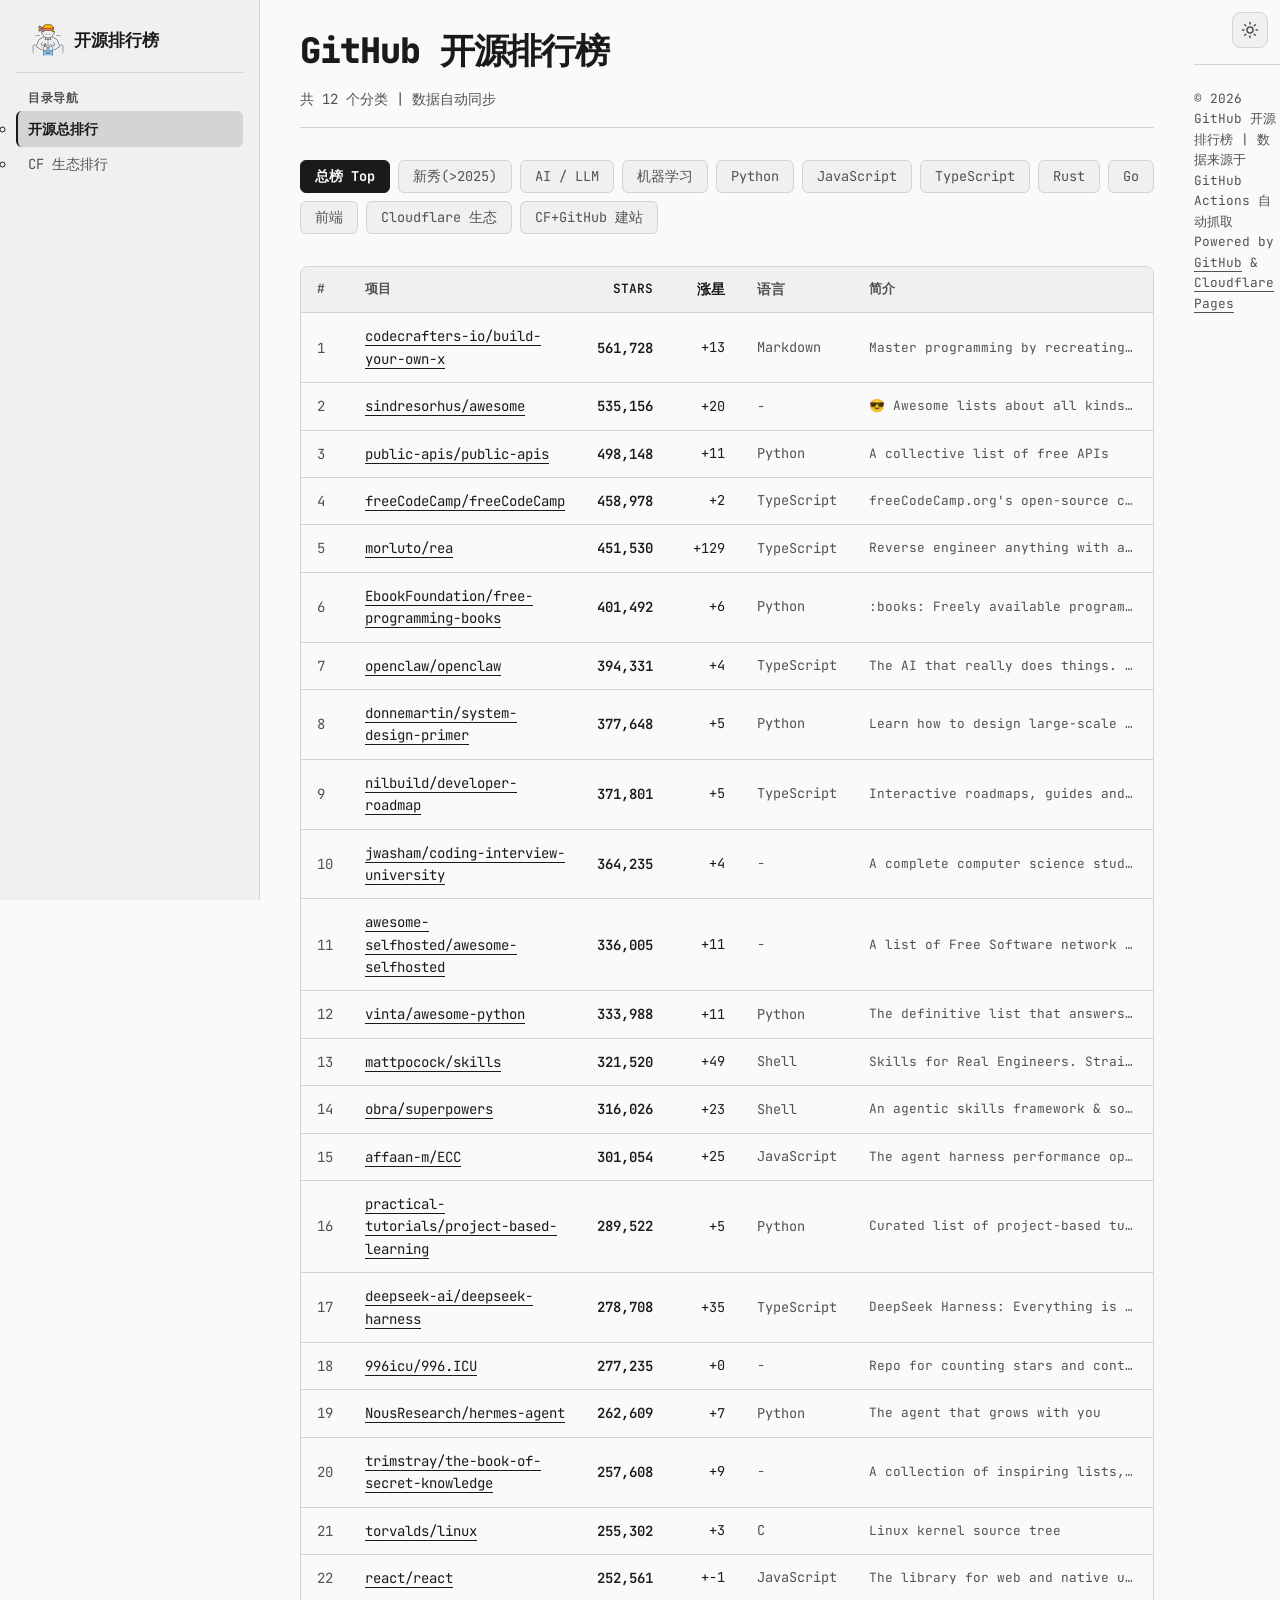
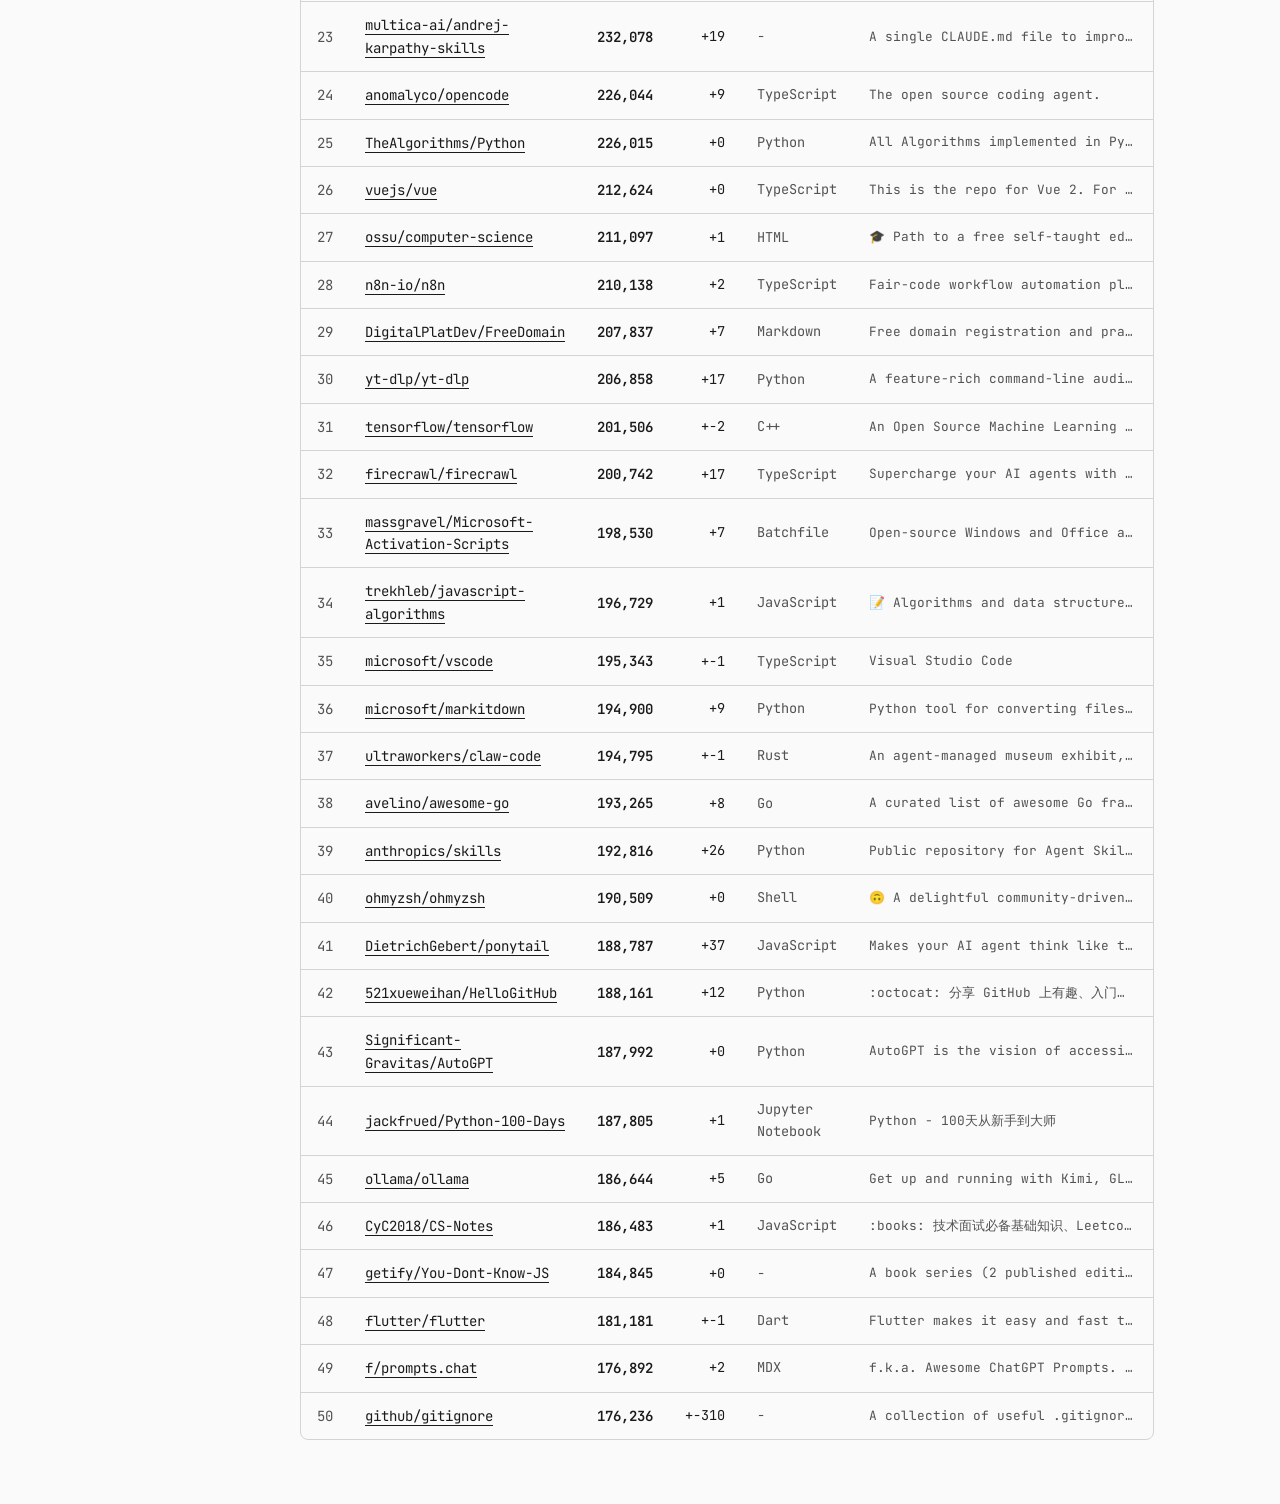
==== index.html @ e54c661f "Update index.html" ====
<!DOCTYPE html>
<html lang="zh-CN">
<head>
  <meta charset="utf-8">
  <meta name="viewport" content="width=device-width, initial-scale=1">
  <title>GitHub 开源排行榜</title>
  <link href="https://fonts.googleapis.com/css2?family=JetBrains+Mono:wght@400;600;700&display=swap" rel="stylesheet">
  <link rel="stylesheet" href="assets/style.css">
  
  <link rel="icon" href="assets/logo.png" type="image/png">
  <link rel="apple-touch-icon" href="assets/logo.png">
</head>
<body>

  <!-- 移动端左上角菜单按钮 -->
  <button class='nav-toggle' type='button' aria-label='Toggle navigation' aria-expanded='false'>
    <svg xmlns='http://www.w3.org/2000/svg' width='18' height='18' viewBox='0 0 24 24' fill='none' stroke='currentColor' stroke-width='2' stroke-linecap='round' stroke-linejoin='round'><path d='M4 12h16'/><path d='M4 6h16'/><path d='M4 18h16'/></svg>
  </button>
  
  <div class='nav-backdrop'></div>

  <!-- 右上角主题按钮 -->
  <button class="theme-toggle" type="button" aria-label="Toggle theme">
    <svg class="icon-sun" xmlns="http://www.w3.org/2000/svg" width="18" height="18" viewBox="0 0 24 24" fill="none" stroke="currentColor" stroke-width="2" stroke-linecap="round" stroke-linejoin="round"><circle cx="12" cy="12" r="4"/><path d="M12 2v2"/><path d="M12 20v2"/><path d="m4.93 4.93 1.41 1.41"/><path d="m17.66 17.66 1.41 1.41"/><path d="M2 12h2"/><path d="M20 12h2"/><path d="m6.34 17.66-1.41 1.41"/><path d="m19.07 4.93-1.41 1.41"/></svg>
    <svg class="icon-moon" xmlns="http://www.w3.org/2000/svg" width="18" height="18" viewBox="0 0 24 24" fill="none" stroke="currentColor" stroke-width="2" stroke-linecap="round" stroke-linejoin="round"><path d="M12 3a6 6 0 0 0 9 9 9 9 0 1 1-9-9Z"/></svg>
  </button>

  <!-- 布局区 -->
  <div class="layout">
    <!-- 侧边栏导航 -->
    <nav class="nav" aria-label="Site navigation">
      <div class="nav-inner">
        <div class="nav-header">
          <img src="assets/logo.png" alt="Logo" class="nav-logo">
          <span class="nav-title">开源排行榜</span>
        </div>
        
        <ul class="nav-list">
          <li class="nav-section">
            <span class="nav-section-title">目录导航</span>
            <ul>
              <li><a href="#" class="active">开源总排行</a></li>
              <li><a href="#">CF 生态排行</a></li>
            </ul>
          </li>
        </ul>
      </div>
    </nav>

    <!-- 右侧主内容区 -->
    <main class="main">
      <h1 class="page-title">GitHub 开源排行榜</h1>
      <div class="page-meta" id="update-time">正在获取数据...</div>

      <div class="tabs" id="tabs"></div>

      <div class="table-wrapper">
        <table>
          <thead>
            <tr>
              <th class="col-rank">#</th>
              <th>项目</th>
              <th class="col-stars">Stars</th>
              <th class="col-growth">涨星</th>
              <th class="col-lang">语言</th>
              <th class="col-desc">简介</th>
            </tr>
          </thead>
          <tbody id="table-body">
            <tr><td colspan="6" class="loading">加载数据中...</td></tr>
          </tbody>
        </table>
      </div>
    </main>
  </div>

  <!-- 👇 页脚移到了最外层，100% 宽度横跨整个底部 -->
  <footer class="footer">
    <p>© 2026 GitHub 开源排行榜 | 数据来源于 GitHub Actions 自动抓取</p>
    <p>Powered by <a href="https://github.com" target="_blank">GitHub</a> & <a href="https://pages.cloudflare.com" target="_blank">Cloudflare Pages</a></p>
  </footer>

  <script src="assets/app.js"></script>
</body>
</html>
---- assets/style.css ----
:root {
  /* 等宽字体 */
  --font: 'JetBrains Mono', 'Fira Code', ui-monospace, monospace;
  --font-heading: var(--font);
  
  /* 极简黑白灰配色 (浅色模式) */
  --accent: #1a1a1a;
  --text: #1a1a1a;
  --text-muted: #525252;
  --bg: #fafafa;
  --bg-alt: #f0f0f0;
  --border: #d4d4d4;
  --code-bg: #f0f0f0;
  
  --nav-w: 260px;
  --content-max: 1000px;
  
  /* 动画起点 */
  --toggle-x: calc(100% - 30px);
  --toggle-y: 30px;
}

[data-theme="dark"] {
  /* 极简黑白灰配色 (深色模式) */
  --accent: #d4d4d4;
  --text: #d4d4d4;
  --text-muted: #71717a;
  --bg: #0a0a0a;
  --bg-alt: #18181b;
  --border: #27272a;
  --code-bg: #18181b;
}

@media (prefers-color-scheme: dark) {
  :root:not([data-theme]) {
    --accent: #d4d4d4;
    --text: #d4d4d4;
    --text-muted: #71717a;
    --bg: #0a0a0a;
    --bg-alt: #18181b;
    --border: #27272a;
    --code-bg: #18181b;
  }
}

* { box-sizing: border-box; margin: 0; padding: 0; }
body {
  font-family: var(--font);
  color: var(--text);
  background: var(--bg);
  line-height: 1.6;
  min-height: 100vh;
  display: flex;
}

/* 水波纹过渡动画 */
::view-transition-old(root) { animation: none; z-index: -1; }
::view-transition-new(root) { animation: theme-reveal 0.5s ease-out; }
@keyframes theme-reveal {
  from { clip-path: circle(0% at var(--toggle-x) var(--toggle-y)); }
  to { clip-path: circle(150% at var(--toggle-x) var(--toggle-y)); }
}

.layout { display: flex; width: 100%; }

/* ====== 左侧导航 ====== */
.nav {
  position: sticky; top: 0;
  width: var(--nav-w); height: 100vh;
  overflow-y: auto; flex-shrink: 0;
  border-right: 1px solid var(--border);
  background: var(--bg-alt);
  padding: 1.5rem 0; font-size: 0.875rem;
  transition: transform 0.3s ease;
  z-index: 900;
}
.nav-inner { padding: 0 1rem; }
.nav-list { list-style: none; }

.nav-header {
  display: flex; align-items: center; gap: 0.6rem;
  padding: 0 1rem 1rem; margin-bottom: 0.5rem;
  border-bottom: 1px solid var(--border);
  text-decoration: none; color: var(--text); font-weight: 700;
}
.nav-logo {
  width: 32px; height: 32px; object-fit: contain;
  border-radius: 6px;
}
.nav-title { font-size: 1.05rem; font-weight: 700; }

.nav-section-title {
  display: block; padding: 0.5rem 0.75rem 0.2rem;
  font-weight: 600; font-size: 0.75rem;
  text-transform: uppercase; letter-spacing: 0.05em;
  color: var(--text-muted);
}
.nav-list a {
  display: block; padding: 0.4rem 0.75rem;
  color: var(--text-muted); text-decoration: none;
  border-radius: 6px; transition: background 0.15s, color 0.15s;
}
.nav-list a:hover { color: var(--text); background: var(--border); }
.nav-list a.active {
  color: var(--text); background: var(--border); font-weight: 600;
  border-left: 2px solid var(--accent);
  padding-left: calc(0.75rem - 2px);
}

/* ====== 右侧主内容 ====== */
.main {
  flex: 1; min-width: 0;
  max-width: var(--content-max);
  margin: 0 auto; padding: 2rem 2.5rem;
}

.page-title {
  font-size: 2.2rem; font-weight: 800;
  letter-spacing: -0.03em; line-height: 1.1;
  margin-top: 0; margin-bottom: 0.5em;
}
.page-meta {
  color: var(--text-muted); font-size: 0.875rem;
  margin-bottom: 2rem; padding-bottom: 1rem;
  border-bottom: 1px solid var(--border);
}

.tabs { display: flex; flex-wrap: wrap; gap: 8px; margin-bottom: 2rem; }
.tab-btn {
  background: var(--bg-alt); border: 1px solid var(--border); color: var(--text-muted);
  padding: 6px 14px; border-radius: 6px; cursor: pointer; font-family: var(--font); font-size: 0.85rem;
  transition: all 0.15s;
}
.tab-btn:hover { color: var(--text); border-color: var(--text-muted); }
.tab-btn.active { 
  background: var(--accent); color: var(--bg); 
  border-color: var(--accent); font-weight: 700; 
}

.table-wrapper {
  overflow-x: auto; margin: 0 0 2rem 0;
  border: 1px solid var(--border); border-radius: 8px;
}
table { width: 100%; border-collapse: collapse; font-size: 0.875rem; text-align: left; }
th, td { padding: 0.75rem 1rem; border-bottom: 1px solid var(--border); }
th { font-weight: 600; background: var(--bg-alt); color: var(--text-muted); text-transform: uppercase; font-size: 0.8rem;}
tr:last-child td { border-bottom: none; }
tr:hover td { background: var(--bg-alt); }

.col-rank { color: var(--text-muted); width: 40px; }
.col-stars { text-align: right; color: var(--text); font-weight: 600; }
.col-growth { text-align: right; color: var(--text); font-size: 0.85rem; }
.col-lang { color: var(--text-muted); font-size: 0.85rem; }
.col-desc { color: var(--text-muted); font-size: 0.8rem; max-width: 300px; white-space: nowrap; overflow: hidden; text-overflow: ellipsis; }

a { color: inherit; text-decoration: underline; text-underline-offset: 4px; }
a:hover { color: var(--text-muted); }

.loading { text-align: center; padding: 50px; color: var(--text-muted); }

.footer {
  margin-top: 4rem; padding-top: 1.5rem;
  border-top: 1px solid var(--border);
  font-size: 0.8rem; color: var(--text-muted);
}

/* ====== 悬浮按钮 ====== */
.theme-toggle {
  position: fixed; top: 0.75rem; right: 0.75rem; z-index: 1000;
  width: 36px; height: 36px;
  display: flex; align-items: center; justify-content: center;
  background: var(--bg-alt); border: 1px solid var(--border);
  border-radius: 8px; cursor: pointer; color: var(--text-muted);
  transition: color 0.2s, background 0.2s, border-color 0.2s;
}
.theme-toggle:hover { color: var(--text); background: var(--border); }
.theme-toggle .icon-sun,
.theme-toggle .icon-moon {
  position: absolute; transition: opacity 0.4s ease, transform 0.5s ease;
}
.theme-toggle .icon-sun { opacity: 1; transform: rotate(0deg) scale(1); }
.theme-toggle .icon-moon { opacity: 0; transform: rotate(-90deg) scale(0.5); }
[data-theme="dark"] .theme-toggle .icon-sun { opacity: 0; transform: rotate(90deg) scale(0.5); }
[data-theme="dark"] .theme-toggle .icon-moon { opacity: 1; transform: rotate(0deg) scale(1); }

.nav-toggle { display: none; }
.nav-backdrop { display: none; }

@media (max-width: 768px) {
  .layout { flex-direction: column; }
  .nav {
    position: fixed; top: 0; left: 0;
    width: 280px; height: 100vh;
    transform: translateX(-100%);
    border-right: 1px solid var(--border);
  }
  .nav.nav--open { transform: translateX(0); }
  .nav-backdrop {
    position: fixed; inset: 0; background: rgba(0,0,0,0.4);
    z-index: 899; display: none;
  }
  .nav-backdrop--visible { display: block; }
  
  .nav-toggle {
    display: flex; position: fixed; top: 0.75rem; left: 0.75rem; z-index: 1000;
    width: 36px; height: 36px; align-items: center; justify-content: center;
    background: var(--bg-alt); border: 1px solid var(--border);
    border-radius: 8px; cursor: pointer; color: var(--text-muted);
  }
  
  .main { padding: 4rem 1rem 1.5rem; }
  .col-desc { display: none; }
  .page-title { font-size: 1.75rem; }
}
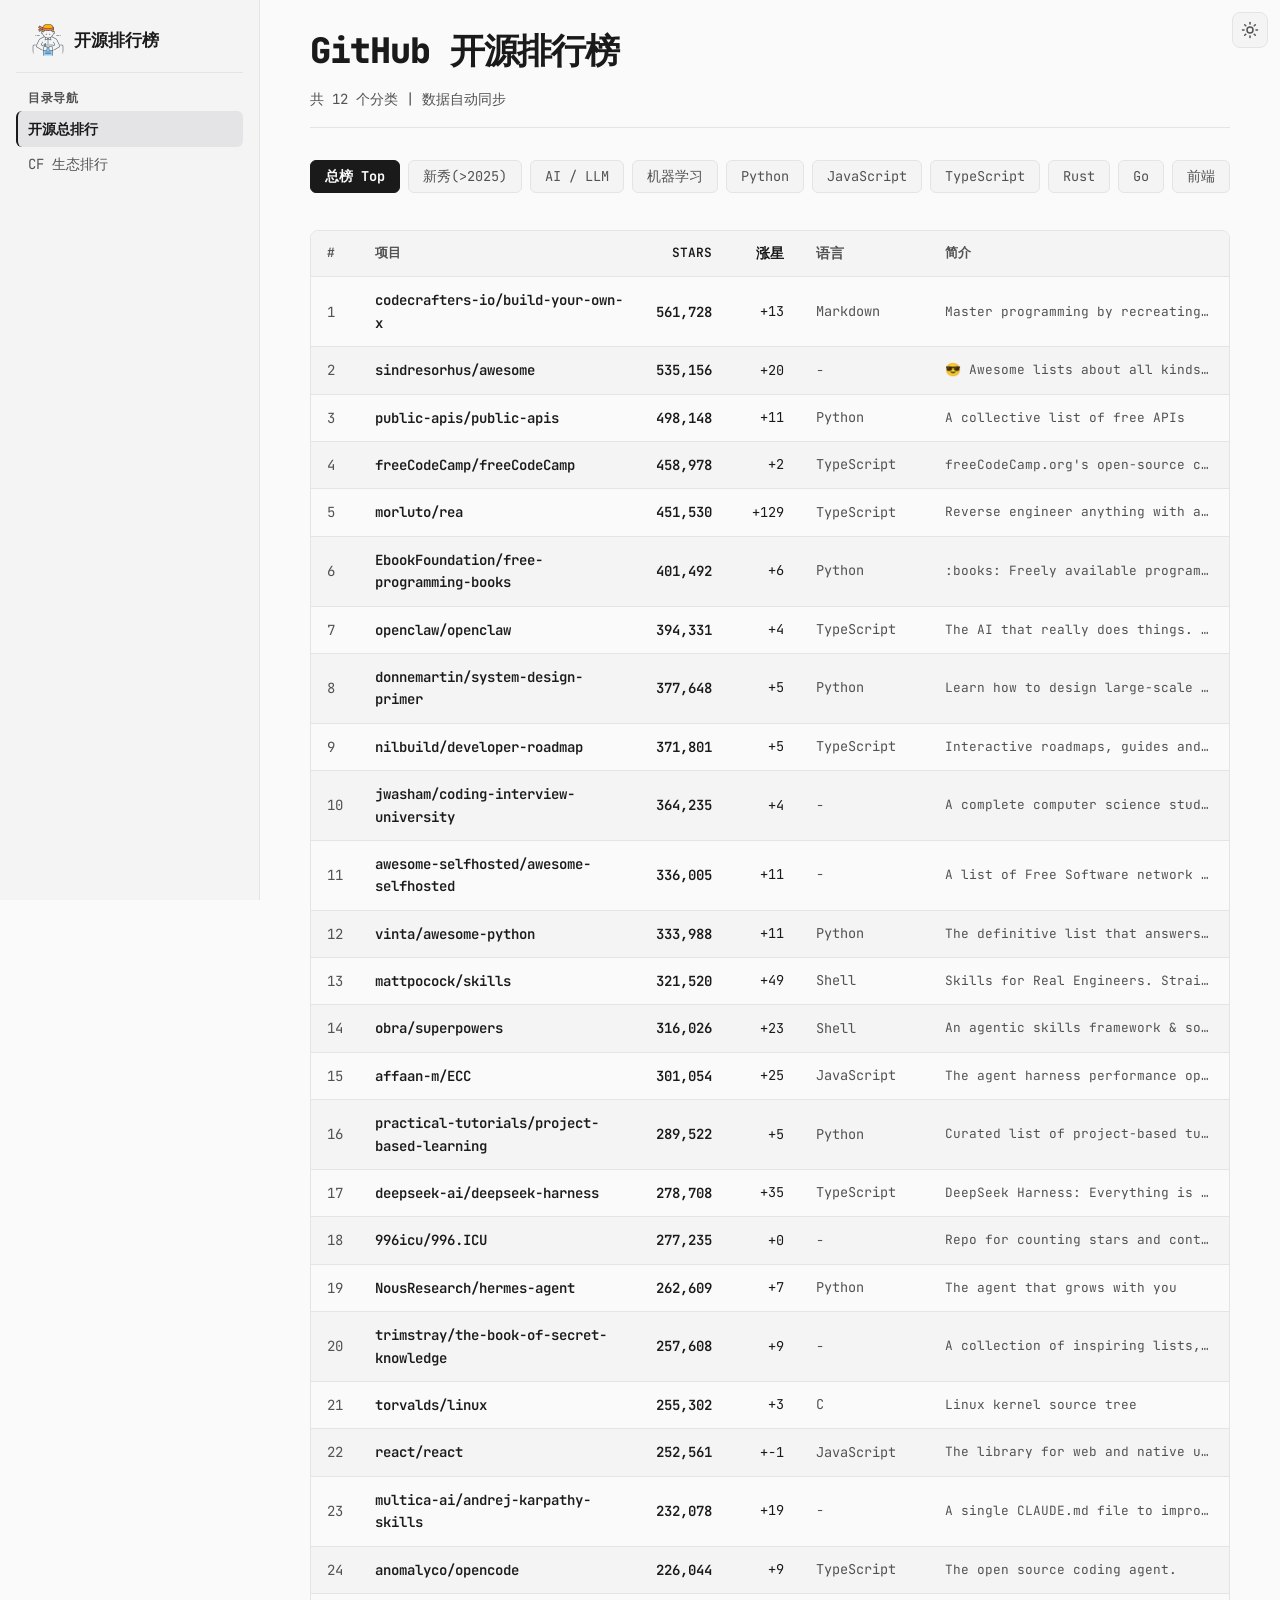
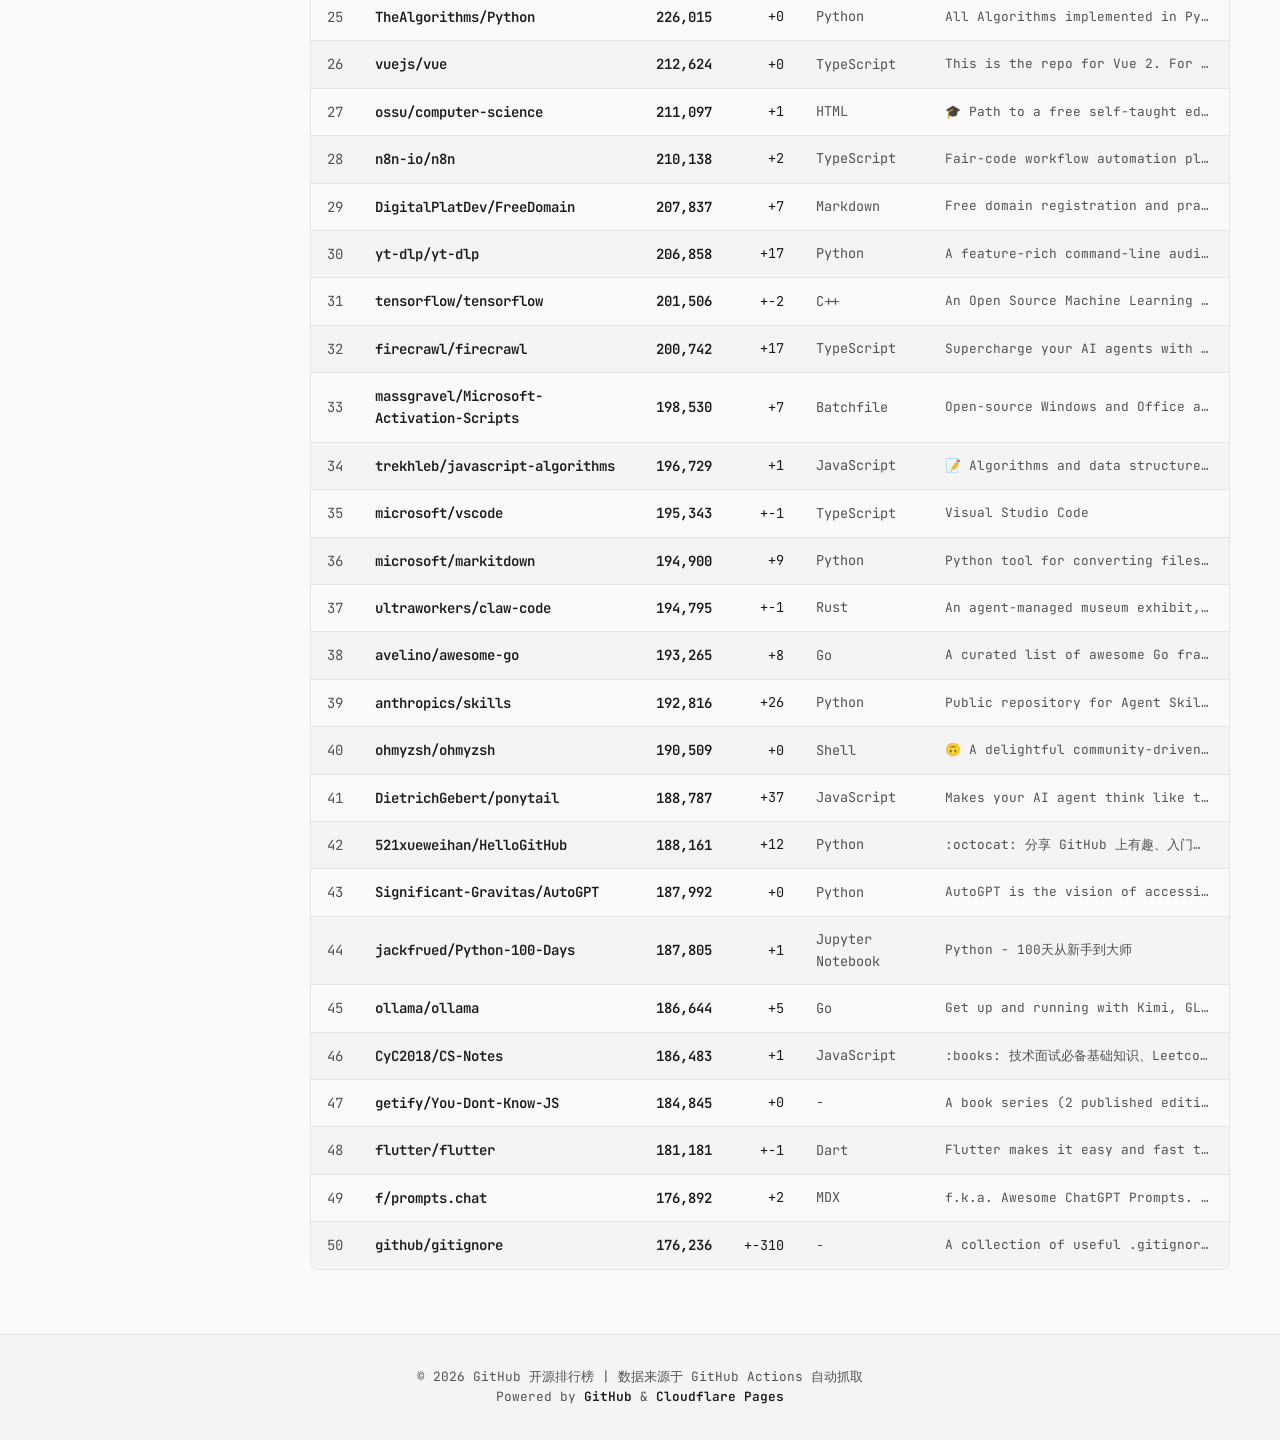
==== commit 51f00244: "Update index.html" ====
--- a/index.html
+++ b/index.html
@@ -17,6 +17,7 @@
     <svg xmlns='http://www.w3.org/2000/svg' width='18' height='18' viewBox='0 0 24 24' fill='none' stroke='currentColor' stroke-width='2' stroke-linecap='round' stroke-linejoin='round'><path d='M4 12h16'/><path d='M4 6h16'/><path d='M4 18h16'/></svg>
   </button>
   
+  <!-- 移动端遮罩层 -->
   <div class='nav-backdrop'></div>
 
   <!-- 右上角主题按钮 -->
@@ -25,7 +26,7 @@
     <svg class="icon-moon" xmlns="http://www.w3.org/2000/svg" width="18" height="18" viewBox="0 0 24 24" fill="none" stroke="currentColor" stroke-width="2" stroke-linecap="round" stroke-linejoin="round"><path d="M12 3a6 6 0 0 0 9 9 9 9 0 1 1-9-9Z"/></svg>
   </button>
 
-  <!-- 布局区 -->
+  <!-- 核心布局区 -->
   <div class="layout">
     <!-- 侧边栏导航 -->
     <nav class="nav" aria-label="Site navigation">
@@ -35,14 +36,11 @@
           <span class="nav-title">开源排行榜</span>
         </div>
         
+        <!-- 注意这里的 ul 层级，用来清除小圆点 -->
+        <div class="nav-section-title">目录导航</div>
         <ul class="nav-list">
-          <li class="nav-section">
-            <span class="nav-section-title">目录导航</span>
-            <ul>
-              <li><a href="#" class="active">开源总排行</a></li>
-              <li><a href="#">CF 生态排行</a></li>
-            </ul>
-          </li>
+          <li><a href="#" class="active">开源总排行</a></li>
+          <li><a href="#">CF 生态排行</a></li>
         </ul>
       </div>
     </nav>
@@ -52,8 +50,10 @@
       <h1 class="page-title">GitHub 开源排行榜</h1>
       <div class="page-meta" id="update-time">正在获取数据...</div>
 
+      <!-- 标签栏（手机上可左右滑动） -->
       <div class="tabs" id="tabs"></div>
 
+      <!-- 表格区（手机上可左右滑动） -->
       <div class="table-wrapper">
         <table>
           <thead>
@@ -74,7 +74,7 @@
     </main>
   </div>
 
-  <!-- 👇 页脚移到了最外层，100% 宽度横跨整个底部 -->
+  <!-- 底部页脚（100%横跨） -->
   <footer class="footer">
     <p>© 2026 GitHub 开源排行榜 | 数据来源于 GitHub Actions 自动抓取</p>
     <p>Powered by <a href="https://github.com" target="_blank">GitHub</a> & <a href="https://pages.cloudflare.com" target="_blank">Cloudflare Pages</a></p>
--- a/assets/style.css
+++ b/assets/style.css
@@ -1,45 +1,39 @@
 :root {
-  /* 等宽字体 */
   --font: 'JetBrains Mono', 'Fira Code', ui-monospace, monospace;
-  --font-heading: var(--font);
-  
-  /* 极简黑白灰配色 (浅色模式) */
+  
+  /* 浅色模式：左右背景极简融合 */
   --accent: #1a1a1a;
   --text: #1a1a1a;
   --text-muted: #525252;
   --bg: #fafafa;
-  --bg-alt: #f0f0f0;
-  --border: #d4d4d4;
-  --code-bg: #f0f0f0;
+  --bg-alt: #f4f4f5; 
+  --border: #e4e4e7;
   
   --nav-w: 260px;
   --content-max: 1000px;
   
-  /* 动画起点 */
   --toggle-x: calc(100% - 30px);
   --toggle-y: 30px;
 }
 
 [data-theme="dark"] {
-  /* 极简黑白灰配色 (深色模式) */
+  /* 深色模式 */
   --accent: #d4d4d4;
-  --text: #d4d4d4;
-  --text-muted: #71717a;
-  --bg: #0a0a0a;
-  --bg-alt: #18181b;
+  --text: #e4e4e7;
+  --text-muted: #a1a1aa;
+  --bg: #09090b;
+  --bg-alt: #111113;
   --border: #27272a;
-  --code-bg: #18181b;
 }
 
 @media (prefers-color-scheme: dark) {
   :root:not([data-theme]) {
     --accent: #d4d4d4;
-    --text: #d4d4d4;
-    --text-muted: #71717a;
-    --bg: #0a0a0a;
-    --bg-alt: #18181b;
+    --text: #e4e4e7;
+    --text-muted: #a1a1aa;
+    --bg: #09090b;
+    --bg-alt: #111113;
     --border: #27272a;
-    --code-bg: #18181b;
   }
 }
 
@@ -49,8 +43,9 @@
   color: var(--text);
   background: var(--bg);
   line-height: 1.6;
+  display: flex;
+  flex-direction: column;
   min-height: 100vh;
-  display: flex;
 }
 
 /* 水波纹过渡动画 */
@@ -61,7 +56,12 @@
   to { clip-path: circle(150% at var(--toggle-x) var(--toggle-y)); }
 }
 
-.layout { display: flex; width: 100%; }
+/* ====== 整体布局 ====== */
+.layout { 
+  display: flex; 
+  flex: 1; 
+  width: 100%; 
+}
 
 /* ====== 左侧导航 ====== */
 .nav {
@@ -75,7 +75,13 @@
   z-index: 900;
 }
 .nav-inner { padding: 0 1rem; }
-.nav-list { list-style: none; }
+
+/* 彻底干掉列表的小圆点和内边距 */
+.nav-list, .nav-list ul { 
+  list-style-type: none; 
+  padding-left: 0; 
+  margin: 0; 
+}
 
 .nav-header {
   display: flex; align-items: center; gap: 0.6rem;
@@ -83,10 +89,7 @@
   border-bottom: 1px solid var(--border);
   text-decoration: none; color: var(--text); font-weight: 700;
 }
-.nav-logo {
-  width: 32px; height: 32px; object-fit: contain;
-  border-radius: 6px;
-}
+.nav-logo { width: 32px; height: 32px; object-fit: contain; border-radius: 6px; }
 .nav-title { font-size: 1.05rem; font-weight: 700; }
 
 .nav-section-title {
@@ -125,8 +128,19 @@
   border-bottom: 1px solid var(--border);
 }
 
-.tabs { display: flex; flex-wrap: wrap; gap: 8px; margin-bottom: 2rem; }
+/* ====== 标签栏（分类滑动） ====== */
+.tabs { 
+  display: flex; gap: 8px; margin-bottom: 2rem; 
+  /* 手机端横向滑动，隐藏滚动条 */
+  overflow-x: auto; 
+  white-space: nowrap;
+  padding-bottom: 5px;
+  scrollbar-width: none; /* Firefox */
+}
+.tabs::-webkit-scrollbar { display: none; } /* Chrome/Safari */
+
 .tab-btn {
+  flex-shrink: 0; /* 禁止按钮被挤压 */
   background: var(--bg-alt); border: 1px solid var(--border); color: var(--text-muted);
   padding: 6px 14px; border-radius: 6px; cursor: pointer; font-family: var(--font); font-size: 0.85rem;
   transition: all 0.15s;
@@ -137,15 +151,35 @@
   border-color: var(--accent); font-weight: 700; 
 }
 
+/* ====== 表格 ====== */
 .table-wrapper {
   overflow-x: auto; margin: 0 0 2rem 0;
   border: 1px solid var(--border); border-radius: 8px;
 }
-table { width: 100%; border-collapse: collapse; font-size: 0.875rem; text-align: left; }
+table { 
+  width: 100%; 
+  min-width: 800px; /* 手机端强制宽度，触发左右滑动 */
+  border-collapse: collapse; font-size: 0.875rem; text-align: left; 
+}
 th, td { padding: 0.75rem 1rem; border-bottom: 1px solid var(--border); }
 th { font-weight: 600; background: var(--bg-alt); color: var(--text-muted); text-transform: uppercase; font-size: 0.8rem;}
 tr:last-child td { border-bottom: none; }
-tr:hover td { background: var(--bg-alt); }
+
+/* 🎯 斑马纹背景 */
+tbody tr:nth-child(even) { background-color: var(--bg-alt); }
+tbody tr:hover { background-color: var(--border); }
+
+/* 🎯 去掉链接下划线，改为粗体深色 */
+table a {
+  color: var(--text);
+  font-weight: 600;
+  text-decoration: none;
+  border-bottom: 1px solid transparent;
+  transition: border-color 0.2s;
+}
+table a:hover {
+  border-bottom-color: var(--text);
+}
 
 .col-rank { color: var(--text-muted); width: 40px; }
 .col-stars { text-align: right; color: var(--text); font-weight: 600; }
@@ -153,16 +187,25 @@
 .col-lang { color: var(--text-muted); font-size: 0.85rem; }
 .col-desc { color: var(--text-muted); font-size: 0.8rem; max-width: 300px; white-space: nowrap; overflow: hidden; text-overflow: ellipsis; }
 
-a { color: inherit; text-decoration: underline; text-underline-offset: 4px; }
-a:hover { color: var(--text-muted); }
-
 .loading { text-align: center; padding: 50px; color: var(--text-muted); }
 
+/* ====== 底部页脚（100%全宽） ====== */
 .footer {
-  margin-top: 4rem; padding-top: 1.5rem;
+  width: 100%;
+  text-align: center;
+  padding: 2rem;
   border-top: 1px solid var(--border);
-  font-size: 0.8rem; color: var(--text-muted);
-}
+  background: var(--bg-alt);
+  font-size: 0.8rem; 
+  color: var(--text-muted);
+}
+.footer a {
+  color: var(--text);
+  text-decoration: none;
+  font-weight: 600;
+  border-bottom: 1px solid transparent;
+}
+.footer a:hover { border-bottom-color: var(--text); }
 
 /* ====== 悬浮按钮 ====== */
 .theme-toggle {
@@ -186,6 +229,7 @@
 .nav-toggle { display: none; }
 .nav-backdrop { display: none; }
 
+/* ====== 手机端适配 ====== */
 @media (max-width: 768px) {
   .layout { flex-direction: column; }
   .nav {
@@ -209,6 +253,5 @@
   }
   
   .main { padding: 4rem 1rem 1.5rem; }
-  .col-desc { display: none; }
   .page-title { font-size: 1.75rem; }
-}
+  }
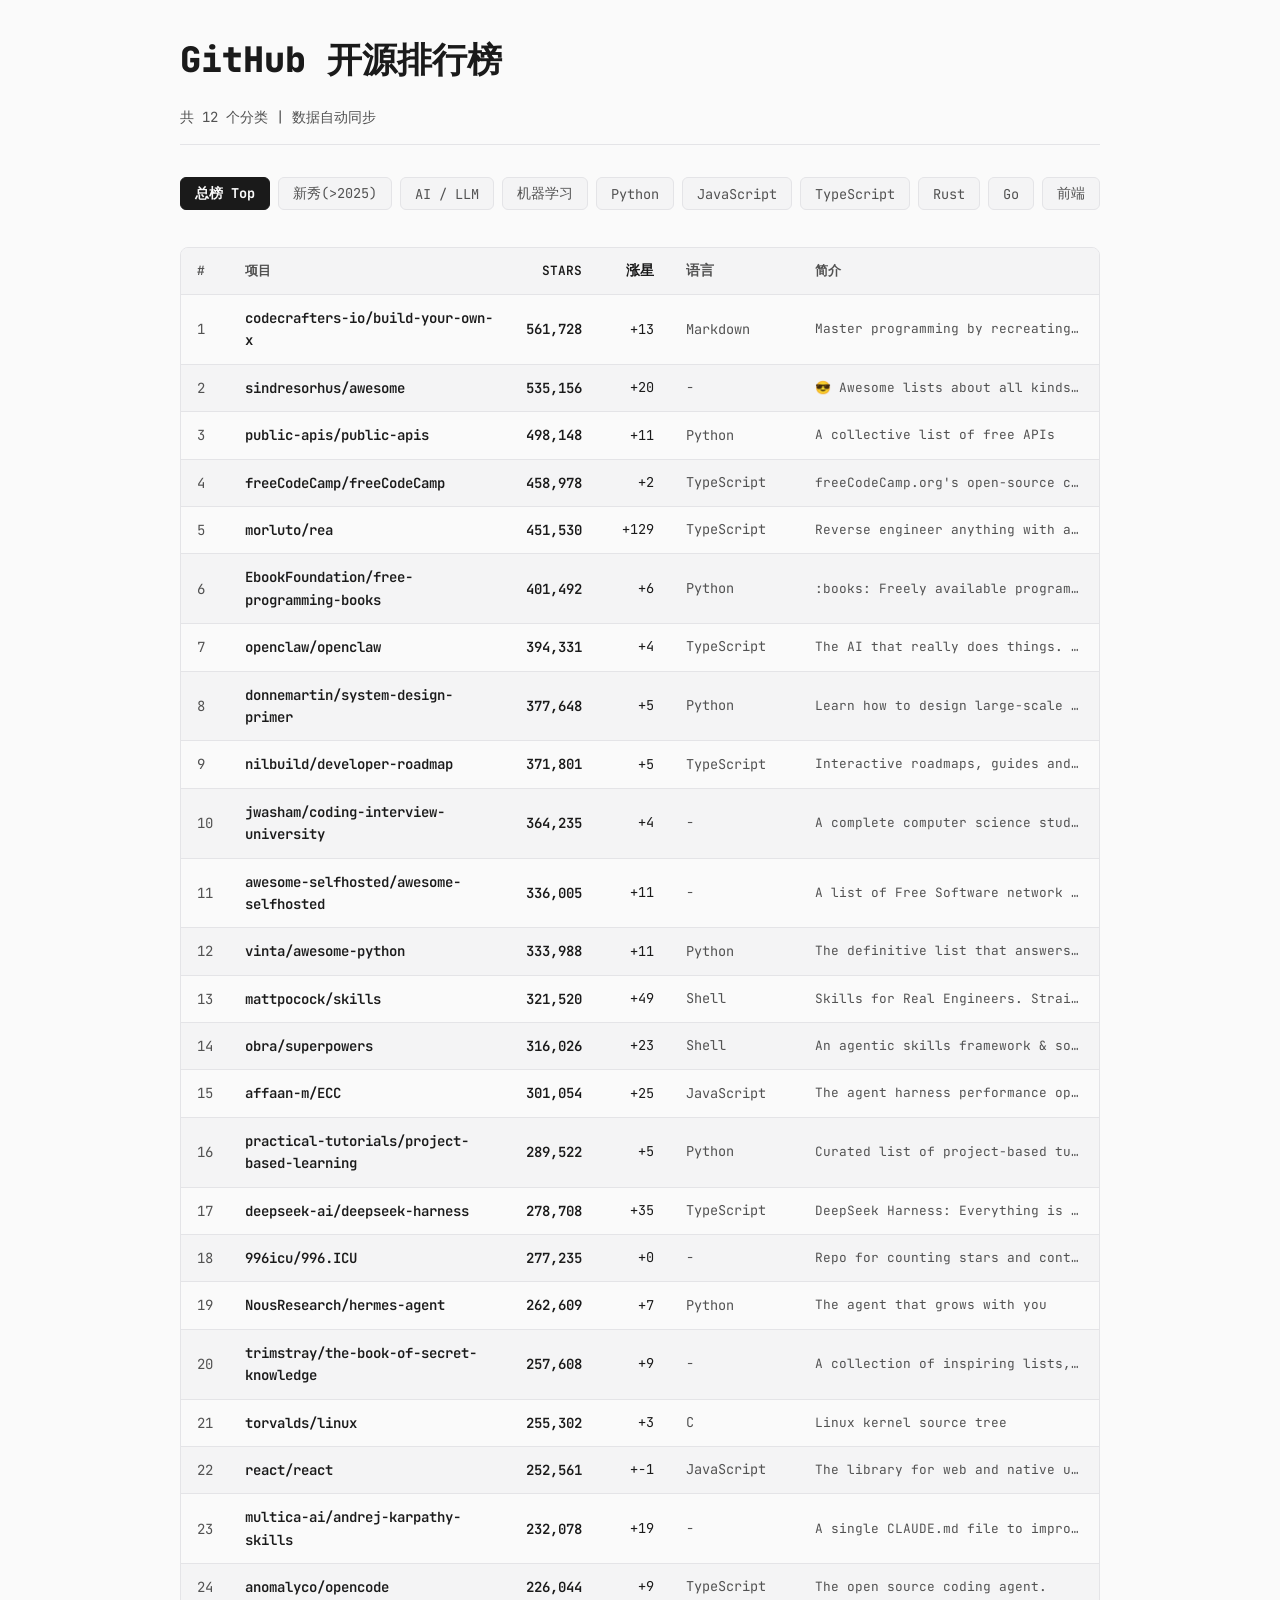
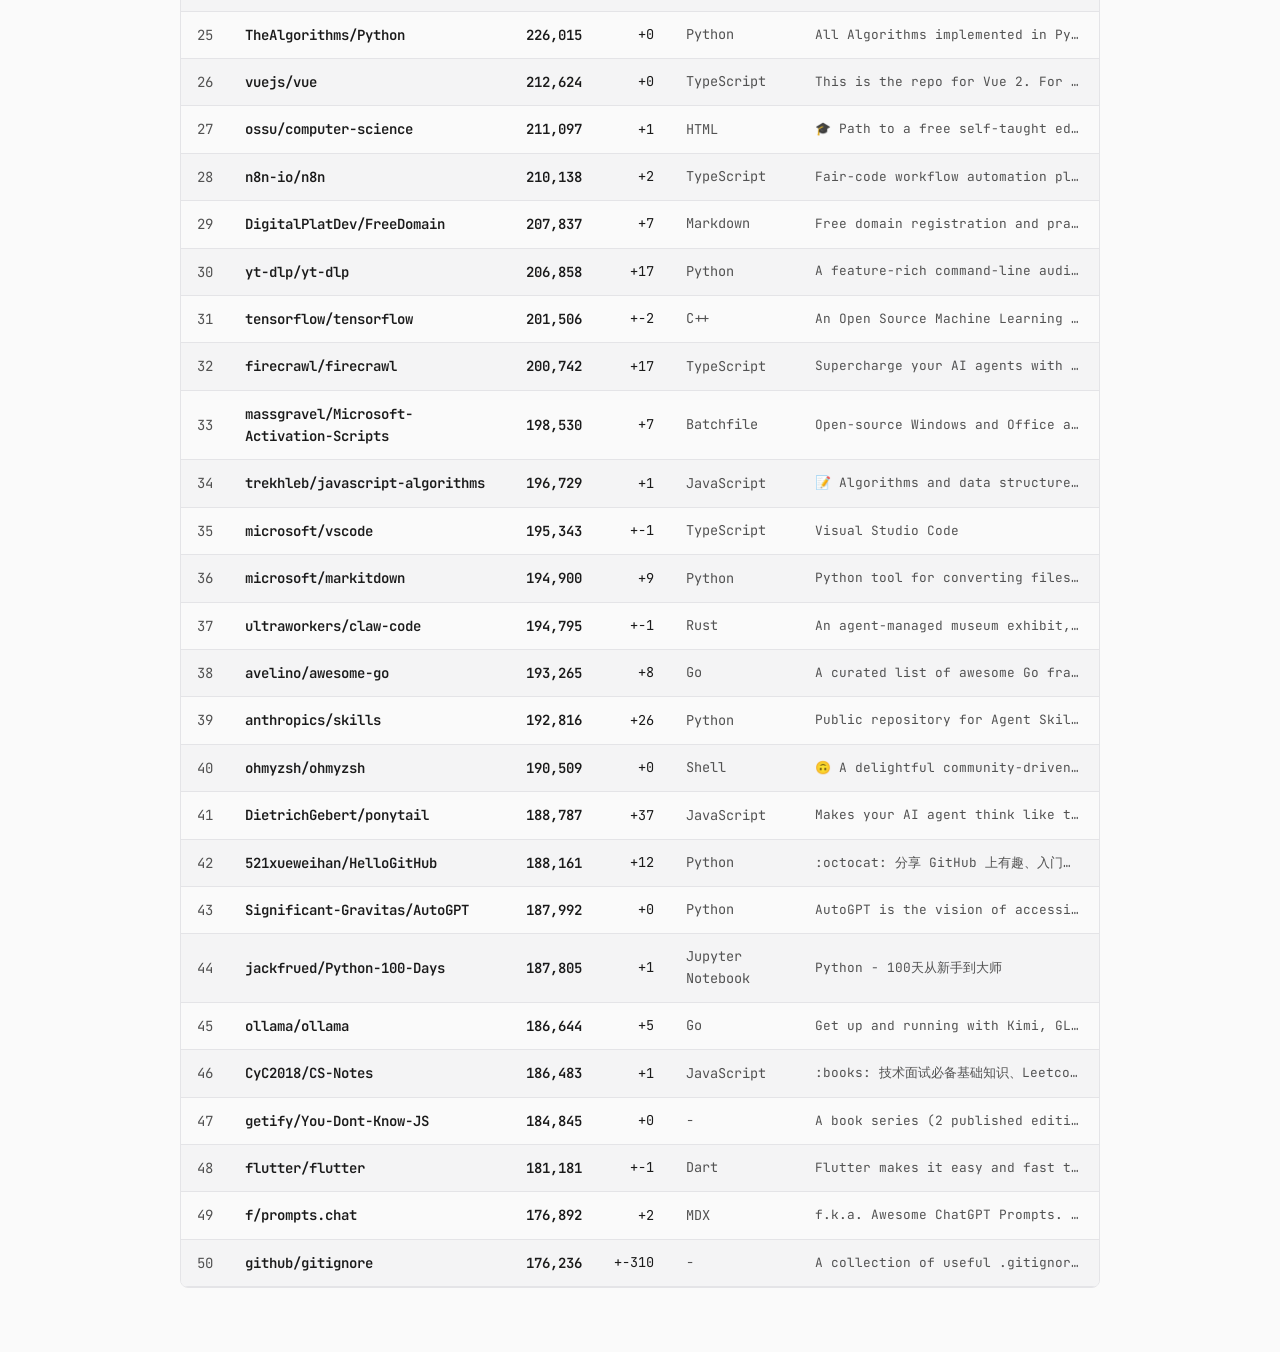
==== commit c83f7422: "Update index.html" ====
--- a/index.html
+++ b/index.html
@@ -6,54 +6,24 @@
   <title>GitHub 开源排行榜</title>
   <link href="https://fonts.googleapis.com/css2?family=JetBrains+Mono:wght@400;600;700&display=swap" rel="stylesheet">
   <link rel="stylesheet" href="assets/style.css">
-  
   <link rel="icon" href="assets/logo.png" type="image/png">
-  <link rel="apple-touch-icon" href="assets/logo.png">
 </head>
 <body>
 
-  <!-- 移动端左上角菜单按钮 -->
-  <button class='nav-toggle' type='button' aria-label='Toggle navigation' aria-expanded='false'>
-    <svg xmlns='http://www.w3.org/2000/svg' width='18' height='18' viewBox='0 0 24 24' fill='none' stroke='currentColor' stroke-width='2' stroke-linecap='round' stroke-linejoin='round'><path d='M4 12h16'/><path d='M4 6h16'/><path d='M4 18h16'/></svg>
-  </button>
-  
-  <!-- 移动端遮罩层 -->
-  <div class='nav-backdrop'></div>
+  <!-- 导航栏会自动注入到这里 -->
+  <div id="app-header"></div>
 
-  <!-- 右上角主题按钮 -->
-  <button class="theme-toggle" type="button" aria-label="Toggle theme">
-    <svg class="icon-sun" xmlns="http://www.w3.org/2000/svg" width="18" height="18" viewBox="0 0 24 24" fill="none" stroke="currentColor" stroke-width="2" stroke-linecap="round" stroke-linejoin="round"><circle cx="12" cy="12" r="4"/><path d="M12 2v2"/><path d="M12 20v2"/><path d="m4.93 4.93 1.41 1.41"/><path d="m17.66 17.66 1.41 1.41"/><path d="M2 12h2"/><path d="M20 12h2"/><path d="m6.34 17.66-1.41 1.41"/><path d="m19.07 4.93-1.41 1.41"/></svg>
-    <svg class="icon-moon" xmlns="http://www.w3.org/2000/svg" width="18" height="18" viewBox="0 0 24 24" fill="none" stroke="currentColor" stroke-width="2" stroke-linecap="round" stroke-linejoin="round"><path d="M12 3a6 6 0 0 0 9 9 9 9 0 1 1-9-9Z"/></svg>
-  </button>
-
-  <!-- 核心布局区 -->
   <div class="layout">
-    <!-- 侧边栏导航 -->
-    <nav class="nav" aria-label="Site navigation">
-      <div class="nav-inner">
-        <div class="nav-header">
-          <img src="assets/logo.png" alt="Logo" class="nav-logo">
-          <span class="nav-title">开源排行榜</span>
-        </div>
-        
-        <!-- 注意这里的 ul 层级，用来清除小圆点 -->
-        <div class="nav-section-title">目录导航</div>
-        <ul class="nav-list">
-          <li><a href="#" class="active">开源总排行</a></li>
-          <li><a href="#">CF 生态排行</a></li>
-        </ul>
-      </div>
-    </nav>
+    <!-- 左侧导航自动注入到这里 -->
+    <div id="app-sidebar"></div>
 
     <!-- 右侧主内容区 -->
     <main class="main">
       <h1 class="page-title">GitHub 开源排行榜</h1>
       <div class="page-meta" id="update-time">正在获取数据...</div>
 
-      <!-- 标签栏（手机上可左右滑动） -->
       <div class="tabs" id="tabs"></div>
 
-      <!-- 表格区（手机上可左右滑动） -->
       <div class="table-wrapper">
         <table>
           <thead>
@@ -74,11 +44,8 @@
     </main>
   </div>
 
-  <!-- 底部页脚（100%横跨） -->
-  <footer class="footer">
-    <p>© 2026 GitHub 开源排行榜 | 数据来源于 GitHub Actions 自动抓取</p>
-    <p>Powered by <a href="https://github.com" target="_blank">GitHub</a> & <a href="https://pages.cloudflare.com" target="_blank">Cloudflare Pages</a></p>
-  </footer>
+  <!-- 页脚会自动注入到这里 -->
+  <div id="app-footer"></div>
 
   <script src="assets/app.js"></script>
 </body>
--- a/assets/style.css
+++ b/assets/style.css
@@ -1,12 +1,12 @@
 :root {
   --font: 'JetBrains Mono', 'Fira Code', ui-monospace, monospace;
   
-  /* 浅色模式：左右背景极简融合 */
+  /* 浅色模式 */
   --accent: #1a1a1a;
   --text: #1a1a1a;
   --text-muted: #525252;
   --bg: #fafafa;
-  --bg-alt: #f4f4f5; 
+  --bg-alt: #f4f4f5;
   --border: #e4e4e7;
   
   --nav-w: 260px;
@@ -48,7 +48,7 @@
   min-height: 100vh;
 }
 
-/* 水波纹过渡动画 */
+/* 动画 */
 ::view-transition-old(root) { animation: none; z-index: -1; }
 ::view-transition-new(root) { animation: theme-reveal 0.5s ease-out; }
 @keyframes theme-reveal {
@@ -56,14 +56,14 @@
   to { clip-path: circle(150% at var(--toggle-x) var(--toggle-y)); }
 }
 
-/* ====== 整体布局 ====== */
+/* 布局 */
 .layout { 
   display: flex; 
-  flex: 1; 
+  flex: 1; /* 撑开中间区域，把 footer 挤到底部 */
   width: 100%; 
 }
 
-/* ====== 左侧导航 ====== */
+/* 导航栏 */
 .nav {
   position: sticky; top: 0;
   width: var(--nav-w); height: 100vh;
@@ -71,114 +71,94 @@
   border-right: 1px solid var(--border);
   background: var(--bg-alt);
   padding: 1.5rem 0; font-size: 0.875rem;
-  transition: transform 0.3s ease;
   z-index: 900;
 }
 .nav-inner { padding: 0 1rem; }
 
-/* 彻底干掉列表的小圆点和内边距 */
-.nav-list, .nav-list ul { 
-  list-style-type: none; 
-  padding-left: 0; 
-  margin: 0; 
-}
+/* 清除所有默认圆点和边距 */
+.nav-list, .nav-list ul { list-style: none !important; padding: 0; margin: 0; }
 
 .nav-header {
   display: flex; align-items: center; gap: 0.6rem;
   padding: 0 1rem 1rem; margin-bottom: 0.5rem;
   border-bottom: 1px solid var(--border);
-  text-decoration: none; color: var(--text); font-weight: 700;
-}
-.nav-logo { width: 32px; height: 32px; object-fit: contain; border-radius: 6px; }
+}
+.nav-logo { width: 32px; height: 32px; object-fit: contain; }
 .nav-title { font-size: 1.05rem; font-weight: 700; }
-
 .nav-section-title {
-  display: block; padding: 0.5rem 0.75rem 0.2rem;
-  font-weight: 600; font-size: 0.75rem;
-  text-transform: uppercase; letter-spacing: 0.05em;
-  color: var(--text-muted);
+  padding: 0.5rem 0.75rem 0.2rem; font-weight: 600; font-size: 0.75rem;
+  text-transform: uppercase; color: var(--text-muted);
 }
 .nav-list a {
   display: block; padding: 0.4rem 0.75rem;
   color: var(--text-muted); text-decoration: none;
-  border-radius: 6px; transition: background 0.15s, color 0.15s;
+  border-radius: 6px; transition: all 0.15s;
 }
 .nav-list a:hover { color: var(--text); background: var(--border); }
 .nav-list a.active {
   color: var(--text); background: var(--border); font-weight: 600;
   border-left: 2px solid var(--accent);
-  padding-left: calc(0.75rem - 2px);
-}
-
-/* ====== 右侧主内容 ====== */
+}
+
+/* 主内容区 */
 .main {
   flex: 1; min-width: 0;
   max-width: var(--content-max);
   margin: 0 auto; padding: 2rem 2.5rem;
 }
 
-.page-title {
-  font-size: 2.2rem; font-weight: 800;
-  letter-spacing: -0.03em; line-height: 1.1;
-  margin-top: 0; margin-bottom: 0.5em;
-}
-.page-meta {
-  color: var(--text-muted); font-size: 0.875rem;
-  margin-bottom: 2rem; padding-bottom: 1rem;
-  border-bottom: 1px solid var(--border);
-}
-
-/* ====== 标签栏（分类滑动） ====== */
+.page-title { font-size: 2.2rem; font-weight: 800; margin-bottom: 0.5em; }
+.page-meta { color: var(--text-muted); font-size: 0.875rem; margin-bottom: 2rem; padding-bottom: 1rem; border-bottom: 1px solid var(--border); }
+
+/* 🎯 标签栏滑动（禁止换行） */
 .tabs { 
-  display: flex; gap: 8px; margin-bottom: 2rem; 
-  /* 手机端横向滑动，隐藏滚动条 */
+  display: flex; 
+  flex-wrap: nowrap !important; /* 绝对不换行 */
+  gap: 8px; 
+  margin-bottom: 2rem; 
   overflow-x: auto; 
-  white-space: nowrap;
   padding-bottom: 5px;
-  scrollbar-width: none; /* Firefox */
-}
-.tabs::-webkit-scrollbar { display: none; } /* Chrome/Safari */
+  scrollbar-width: none; 
+}
+.tabs::-webkit-scrollbar { display: none; } /* 隐藏滚动条 */
 
 .tab-btn {
-  flex-shrink: 0; /* 禁止按钮被挤压 */
+  flex-shrink: 0; /* 防止被压缩 */
   background: var(--bg-alt); border: 1px solid var(--border); color: var(--text-muted);
   padding: 6px 14px; border-radius: 6px; cursor: pointer; font-family: var(--font); font-size: 0.85rem;
   transition: all 0.15s;
 }
 .tab-btn:hover { color: var(--text); border-color: var(--text-muted); }
-.tab-btn.active { 
-  background: var(--accent); color: var(--bg); 
-  border-color: var(--accent); font-weight: 700; 
-}
-
-/* ====== 表格 ====== */
+.tab-btn.active { background: var(--accent); color: var(--bg); border-color: var(--accent); font-weight: 700; }
+
+/* 🎯 表格容器与滑动 */
 .table-wrapper {
-  overflow-x: auto; margin: 0 0 2rem 0;
+  overflow-x: auto; 
+  margin: 0 0 2rem 0;
   border: 1px solid var(--border); border-radius: 8px;
+  scrollbar-width: thin;
 }
 table { 
   width: 100%; 
-  min-width: 800px; /* 手机端强制宽度，触发左右滑动 */
+  min-width: 850px; /* 手机端强制撑开，可左右滑动 */
   border-collapse: collapse; font-size: 0.875rem; text-align: left; 
 }
 th, td { padding: 0.75rem 1rem; border-bottom: 1px solid var(--border); }
-th { font-weight: 600; background: var(--bg-alt); color: var(--text-muted); text-transform: uppercase; font-size: 0.8rem;}
-tr:last-child td { border-bottom: none; }
-
-/* 🎯 斑马纹背景 */
+th { font-weight: 600; background: var(--bg-alt); color: var(--text-muted); text-transform: uppercase; font-size: 0.8rem; }
+
+/* 斑马纹 */
 tbody tr:nth-child(even) { background-color: var(--bg-alt); }
 tbody tr:hover { background-color: var(--border); }
 
-/* 🎯 去掉链接下划线，改为粗体深色 */
-table a {
-  color: var(--text);
-  font-weight: 600;
-  text-decoration: none;
-  border-bottom: 1px solid transparent;
-  transition: border-color 0.2s;
-}
-table a:hover {
-  border-bottom-color: var(--text);
+/* 🎯 链接无下划线，悬浮才出下划线 */
+table a, .footer a { 
+  color: var(--text) !important; 
+  font-weight: 600; 
+  text-decoration: none !important; 
+  border-bottom: 1px solid transparent; 
+}
+table a:hover, .footer a:hover { 
+  border-bottom-color: var(--text); 
 }
 
 .col-rank { color: var(--text-muted); width: 40px; }
@@ -189,54 +169,41 @@
 
 .loading { text-align: center; padding: 50px; color: var(--text-muted); }
 
-/* ====== 底部页脚（100%全宽） ====== */
+/* 🎯 页脚（100% 宽度锁死在底部） */
 .footer {
   width: 100%;
   text-align: center;
-  padding: 2rem;
+  padding: 2rem 1rem;
   border-top: 1px solid var(--border);
   background: var(--bg-alt);
   font-size: 0.8rem; 
   color: var(--text-muted);
 }
-.footer a {
-  color: var(--text);
-  text-decoration: none;
-  font-weight: 600;
-  border-bottom: 1px solid transparent;
-}
-.footer a:hover { border-bottom-color: var(--text); }
-
-/* ====== 悬浮按钮 ====== */
+
+/* 按钮及手机端 */
 .theme-toggle {
   position: fixed; top: 0.75rem; right: 0.75rem; z-index: 1000;
   width: 36px; height: 36px;
   display: flex; align-items: center; justify-content: center;
   background: var(--bg-alt); border: 1px solid var(--border);
   border-radius: 8px; cursor: pointer; color: var(--text-muted);
-  transition: color 0.2s, background 0.2s, border-color 0.2s;
-}
-.theme-toggle:hover { color: var(--text); background: var(--border); }
-.theme-toggle .icon-sun,
-.theme-toggle .icon-moon {
-  position: absolute; transition: opacity 0.4s ease, transform 0.5s ease;
-}
-.theme-toggle .icon-sun { opacity: 1; transform: rotate(0deg) scale(1); }
-.theme-toggle .icon-moon { opacity: 0; transform: rotate(-90deg) scale(0.5); }
-[data-theme="dark"] .theme-toggle .icon-sun { opacity: 0; transform: rotate(90deg) scale(0.5); }
-[data-theme="dark"] .theme-toggle .icon-moon { opacity: 1; transform: rotate(0deg) scale(1); }
+}
+.theme-toggle svg { position: absolute; transition: all 0.3s; }
+.theme-toggle .icon-sun { opacity: 1; transform: scale(1); }
+.theme-toggle .icon-moon { opacity: 0; transform: scale(0.5); }
+[data-theme="dark"] .theme-toggle .icon-sun { opacity: 0; transform: scale(0.5); }
+[data-theme="dark"] .theme-toggle .icon-moon { opacity: 1; transform: scale(1); }
 
 .nav-toggle { display: none; }
 .nav-backdrop { display: none; }
 
-/* ====== 手机端适配 ====== */
 @media (max-width: 768px) {
   .layout { flex-direction: column; }
   .nav {
     position: fixed; top: 0; left: 0;
     width: 280px; height: 100vh;
     transform: translateX(-100%);
-    border-right: 1px solid var(--border);
+    transition: transform 0.3s;
   }
   .nav.nav--open { transform: translateX(0); }
   .nav-backdrop {
@@ -252,6 +219,6 @@
     border-radius: 8px; cursor: pointer; color: var(--text-muted);
   }
   
-  .main { padding: 4rem 1rem 1.5rem; }
+  .main { padding: 4rem 1rem 1.5rem; width: 100%; }
   .page-title { font-size: 1.75rem; }
-  }
+}
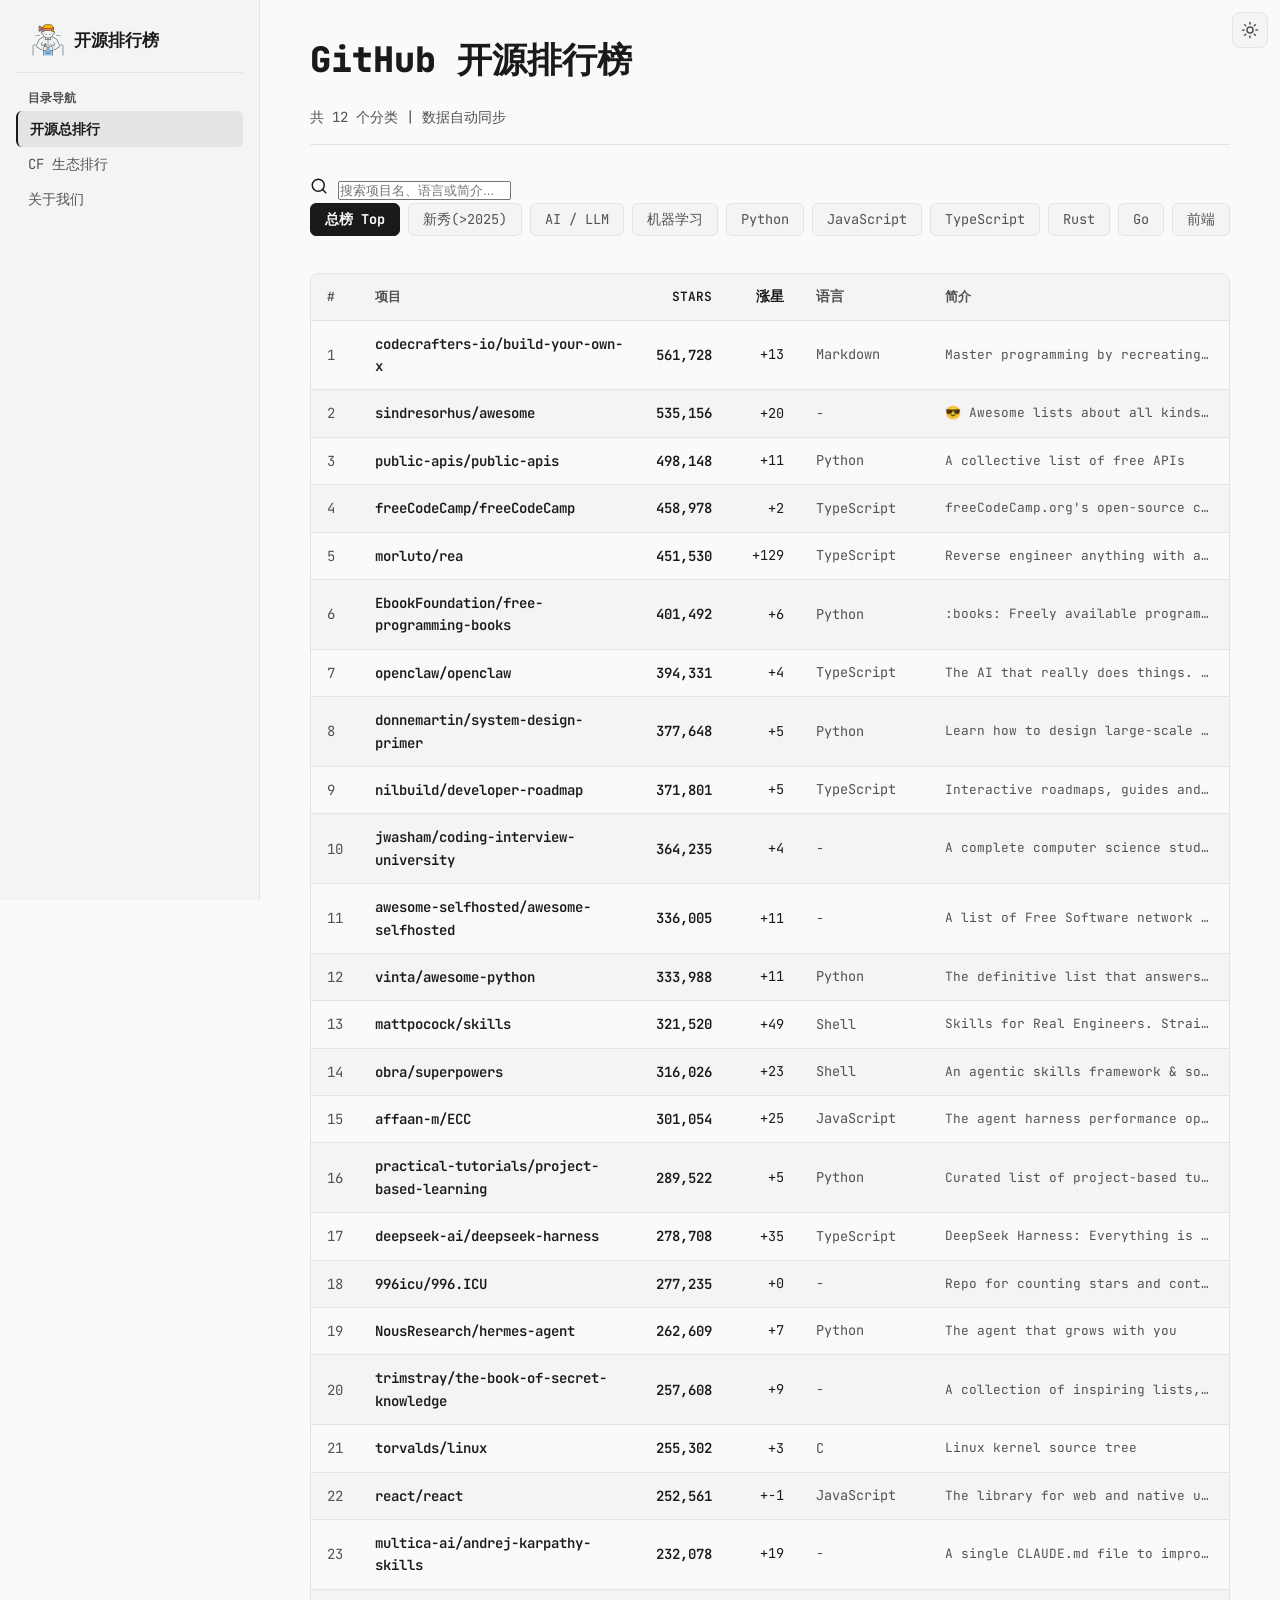
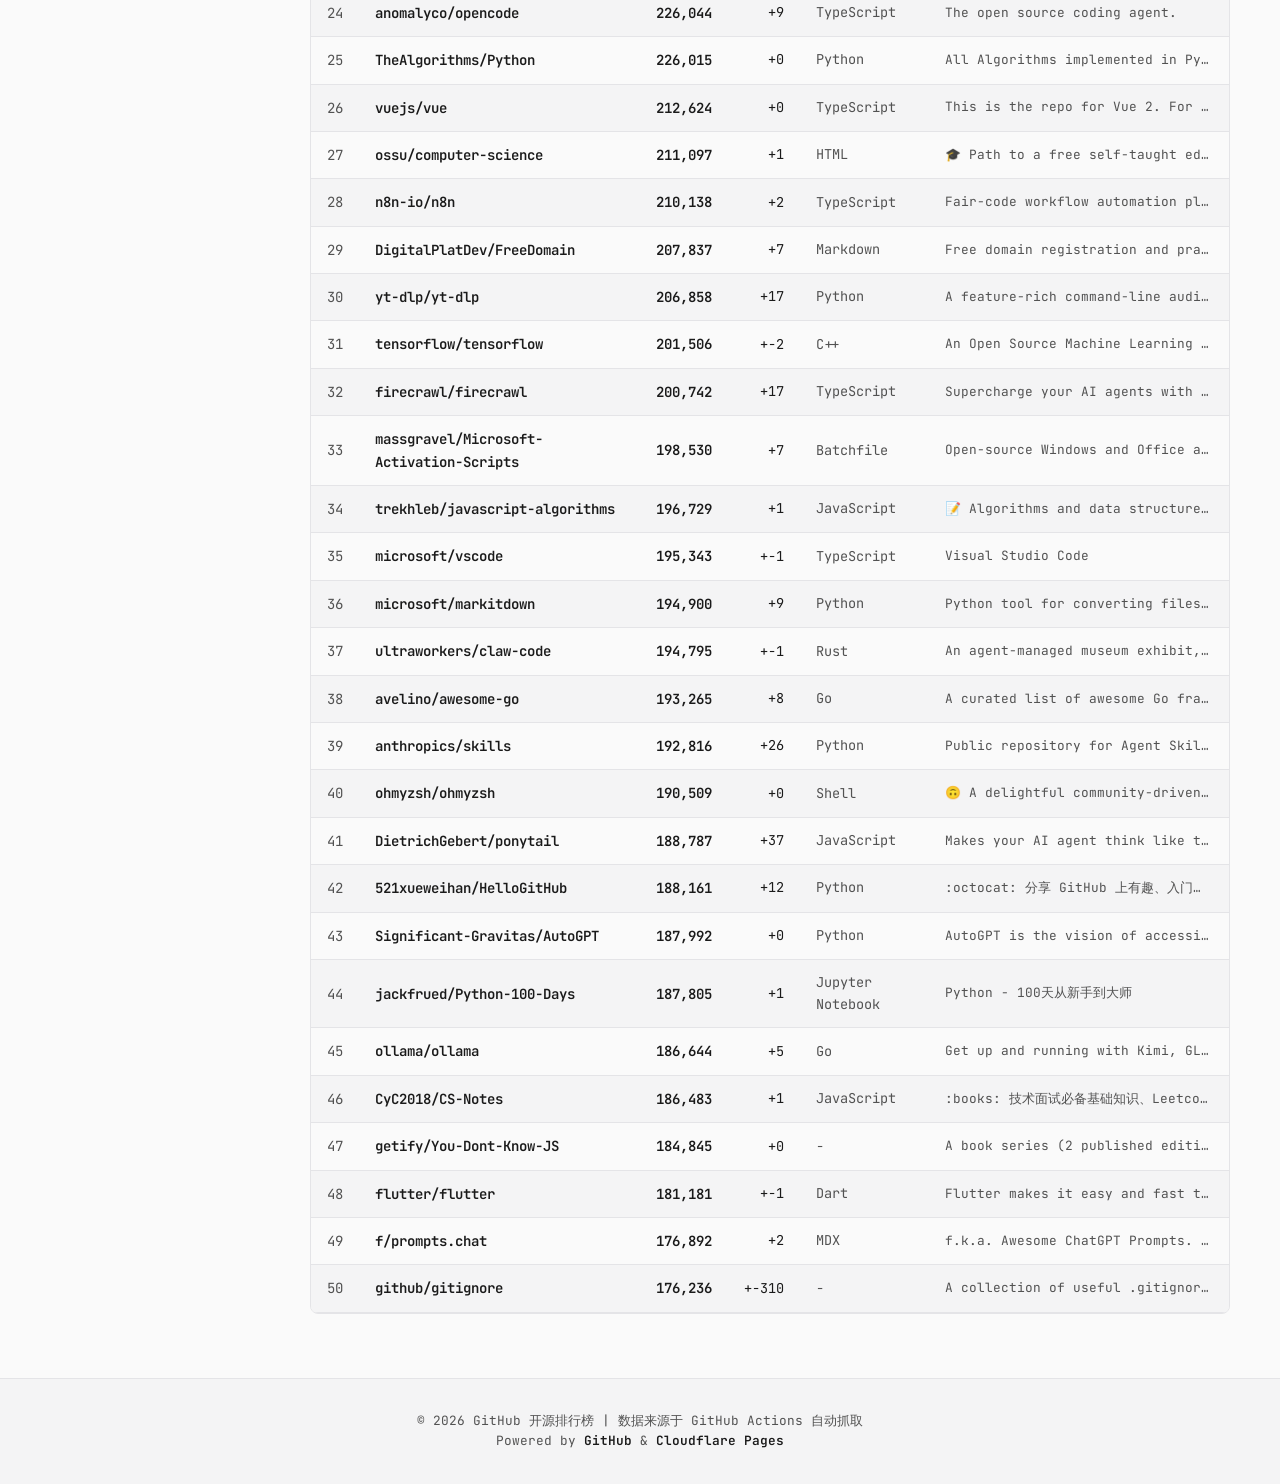
==== commit 5143fa85: "Update index.html" ====
--- a/index.html
+++ b/index.html
@@ -4,23 +4,34 @@
   <meta charset="utf-8">
   <meta name="viewport" content="width=device-width, initial-scale=1">
   <title>GitHub 开源排行榜</title>
+  
+  <!-- 👇 SEO 与分享卡片优化 (发微信/推特自动出图) -->
+  <meta name="description" content="自动追踪 GitHub 全站及各语言、框架的 Star 排行榜，实时计算涨星趋势。">
+  <meta property="og:title" content="GitHub 开源排行榜">
+  <meta property="og:description" content="每日自动同步，追踪最火的开源项目。">
+  <meta property="og:type" content="website">
+  <meta property="og:image" content="assets/logo.png">
+
   <link href="https://fonts.googleapis.com/css2?family=JetBrains+Mono:wght@400;600;700&display=swap" rel="stylesheet">
   <link rel="stylesheet" href="assets/style.css">
   <link rel="icon" href="assets/logo.png" type="image/png">
 </head>
 <body>
 
-  <!-- 导航栏会自动注入到这里 -->
   <div id="app-header"></div>
 
   <div class="layout">
-    <!-- 左侧导航自动注入到这里 -->
     <div id="app-sidebar"></div>
 
-    <!-- 右侧主内容区 -->
     <main class="main">
       <h1 class="page-title">GitHub 开源排行榜</h1>
       <div class="page-meta" id="update-time">正在获取数据...</div>
+
+      <!-- 👇 新增：前端搜索框 -->
+      <div class="search-box">
+        <svg xmlns="http://www.w3.org/2000/svg" width="18" height="18" viewBox="0 0 24 24" fill="none" stroke="currentColor" stroke-width="2" stroke-linecap="round" stroke-linejoin="round"><circle cx="11" cy="11" r="8"/><path d="m21 21-4.3-4.3"/></svg>
+        <input type="text" id="search-input" placeholder="搜索项目名、语言或简介...">
+      </div>
 
       <div class="tabs" id="tabs"></div>
 
@@ -30,21 +41,24 @@
             <tr>
               <th class="col-rank">#</th>
               <th>项目</th>
-              <th class="col-stars">Stars</th>
-              <th class="col-growth">涨星</th>
-              <th class="col-lang">语言</th>
+              <!-- 👇 加了 sortable 类名，点击可排序 -->
+              <th class="col-stars sortable" data-key="stars">Stars</th>
+              <th class="col-growth sortable" data-key="growth">涨星</th>
+              <th class="col-lang sortable" data-key="language">语言</th>
               <th class="col-desc">简介</th>
             </tr>
           </thead>
           <tbody id="table-body">
-            <tr><td colspan="6" class="loading">加载数据中...</td></tr>
+            <!-- 加载时显示骨架屏 -->
+            <tr class="skeleton-row"><td colspan="6"><div class="skeleton"></div></td></tr>
+            <tr class="skeleton-row"><td colspan="6"><div class="skeleton"></div></td></tr>
+            <tr class="skeleton-row"><td colspan="6"><div class="skeleton"></div></td></tr>
           </tbody>
         </table>
       </div>
     </main>
   </div>
 
-  <!-- 页脚会自动注入到这里 -->
   <div id="app-footer"></div>
 
   <script src="assets/app.js"></script>
--- a/assets/style.css
+++ b/assets/style.css
@@ -222,3 +222,50 @@
   .main { padding: 4rem 1rem 1.5rem; width: 100%; }
   .page-title { font-size: 1.75rem; }
 }
+
+/* ====== 返回顶部按钮 ====== */
+.back-to-top {
+  position: fixed;
+  bottom: 2rem;
+  right: 1.5rem;
+  z-index: 1000;
+  width: 40px;
+  height: 40px;
+  display: flex;
+  align-items: center;
+  justify-content: center;
+  background: var(--bg-alt);
+  border: 1px solid var(--border);
+  border-radius: 50%; /* 圆形按钮 */
+  cursor: pointer;
+  color: var(--text-muted);
+  box-shadow: 0 4px 12px rgba(0, 0, 0, 0.1);
+  transition: all 0.3s ease;
+  /* 默认隐藏 */
+  opacity: 0;
+  pointer-events: none;
+  transform: translateY(10px);
+}
+
+/* 滚动后显示的类 */
+.back-to-top.show {
+  opacity: 1;
+  pointer-events: auto;
+  transform: translateY(0);
+}
+
+.back-to-top:hover {
+  color: var(--text);
+  background: var(--border);
+  transform: translateY(-3px);
+}
+
+/* 手机上稍微缩小一点 */
+@media (max-width: 768px) {
+  .back-to-top {
+    bottom: 1.5rem;
+    right: 1rem;
+    width: 36px;
+    height: 36px;
+  }
+}
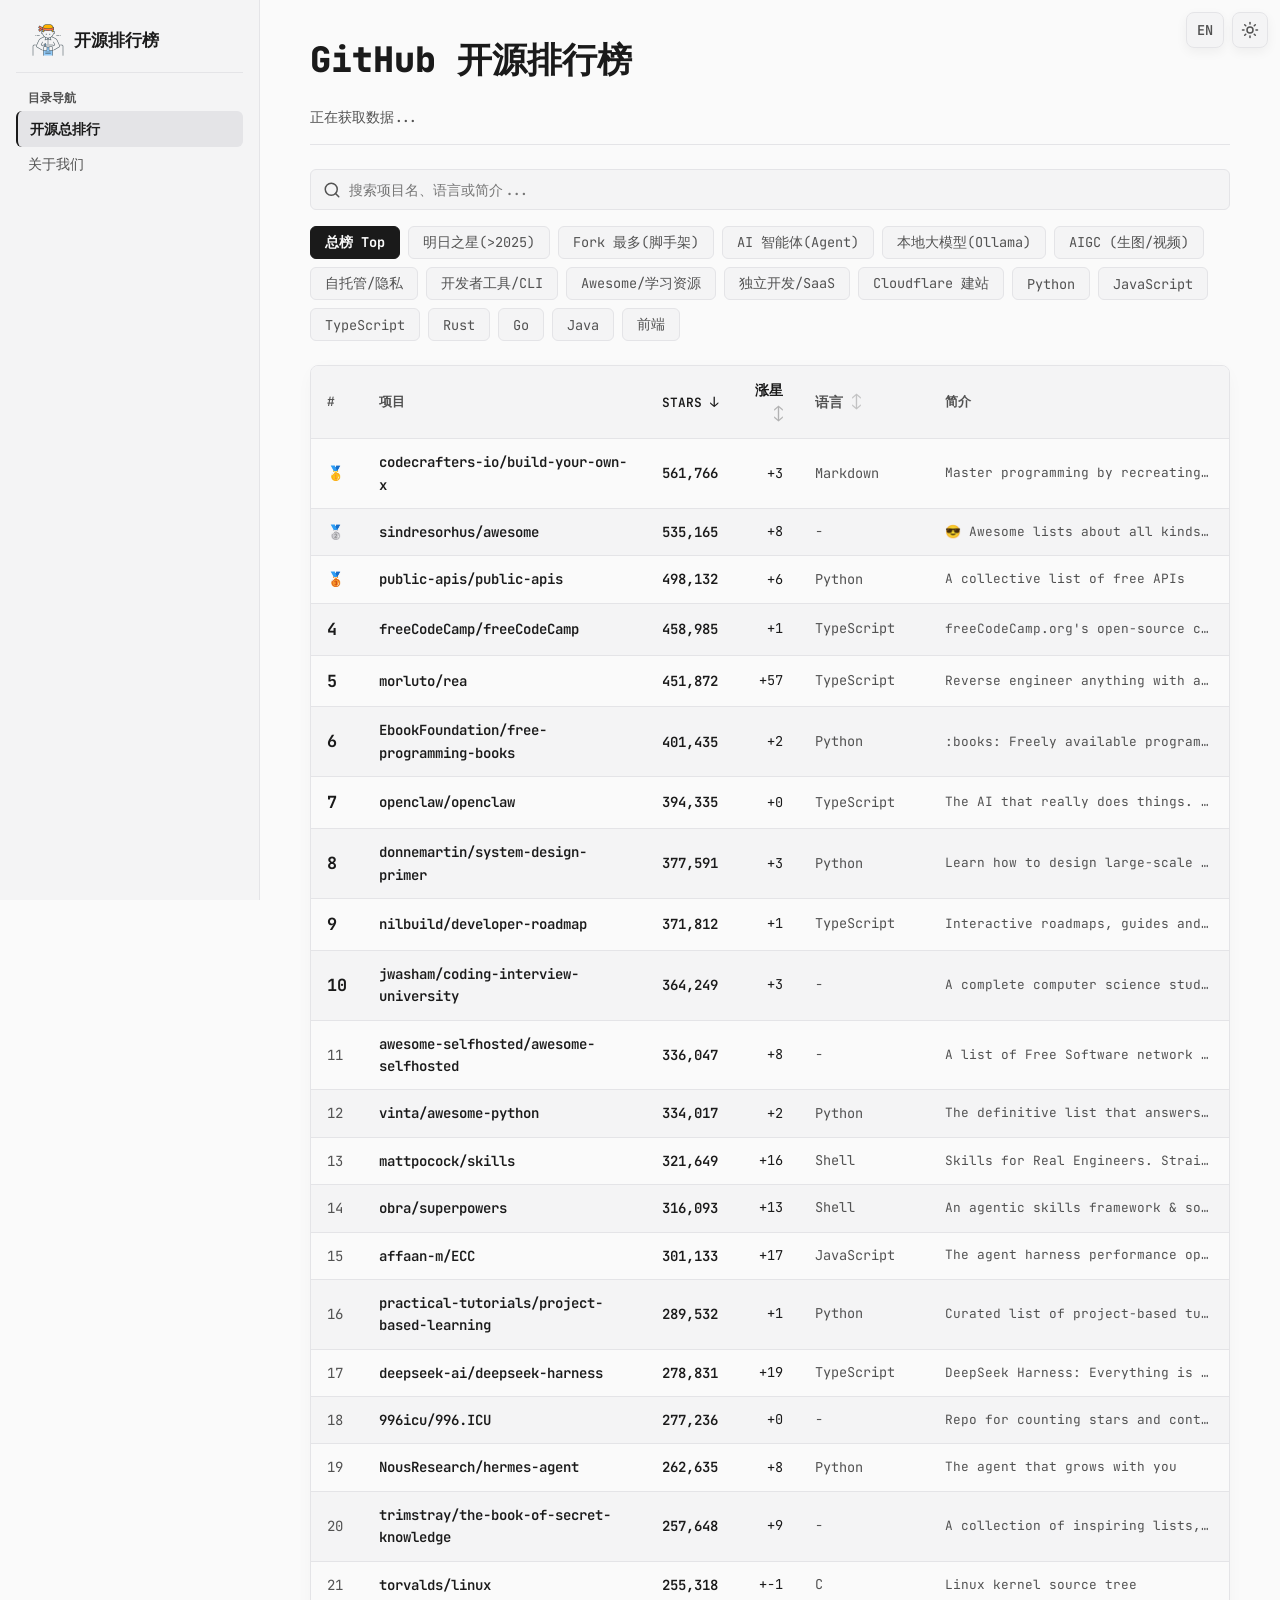
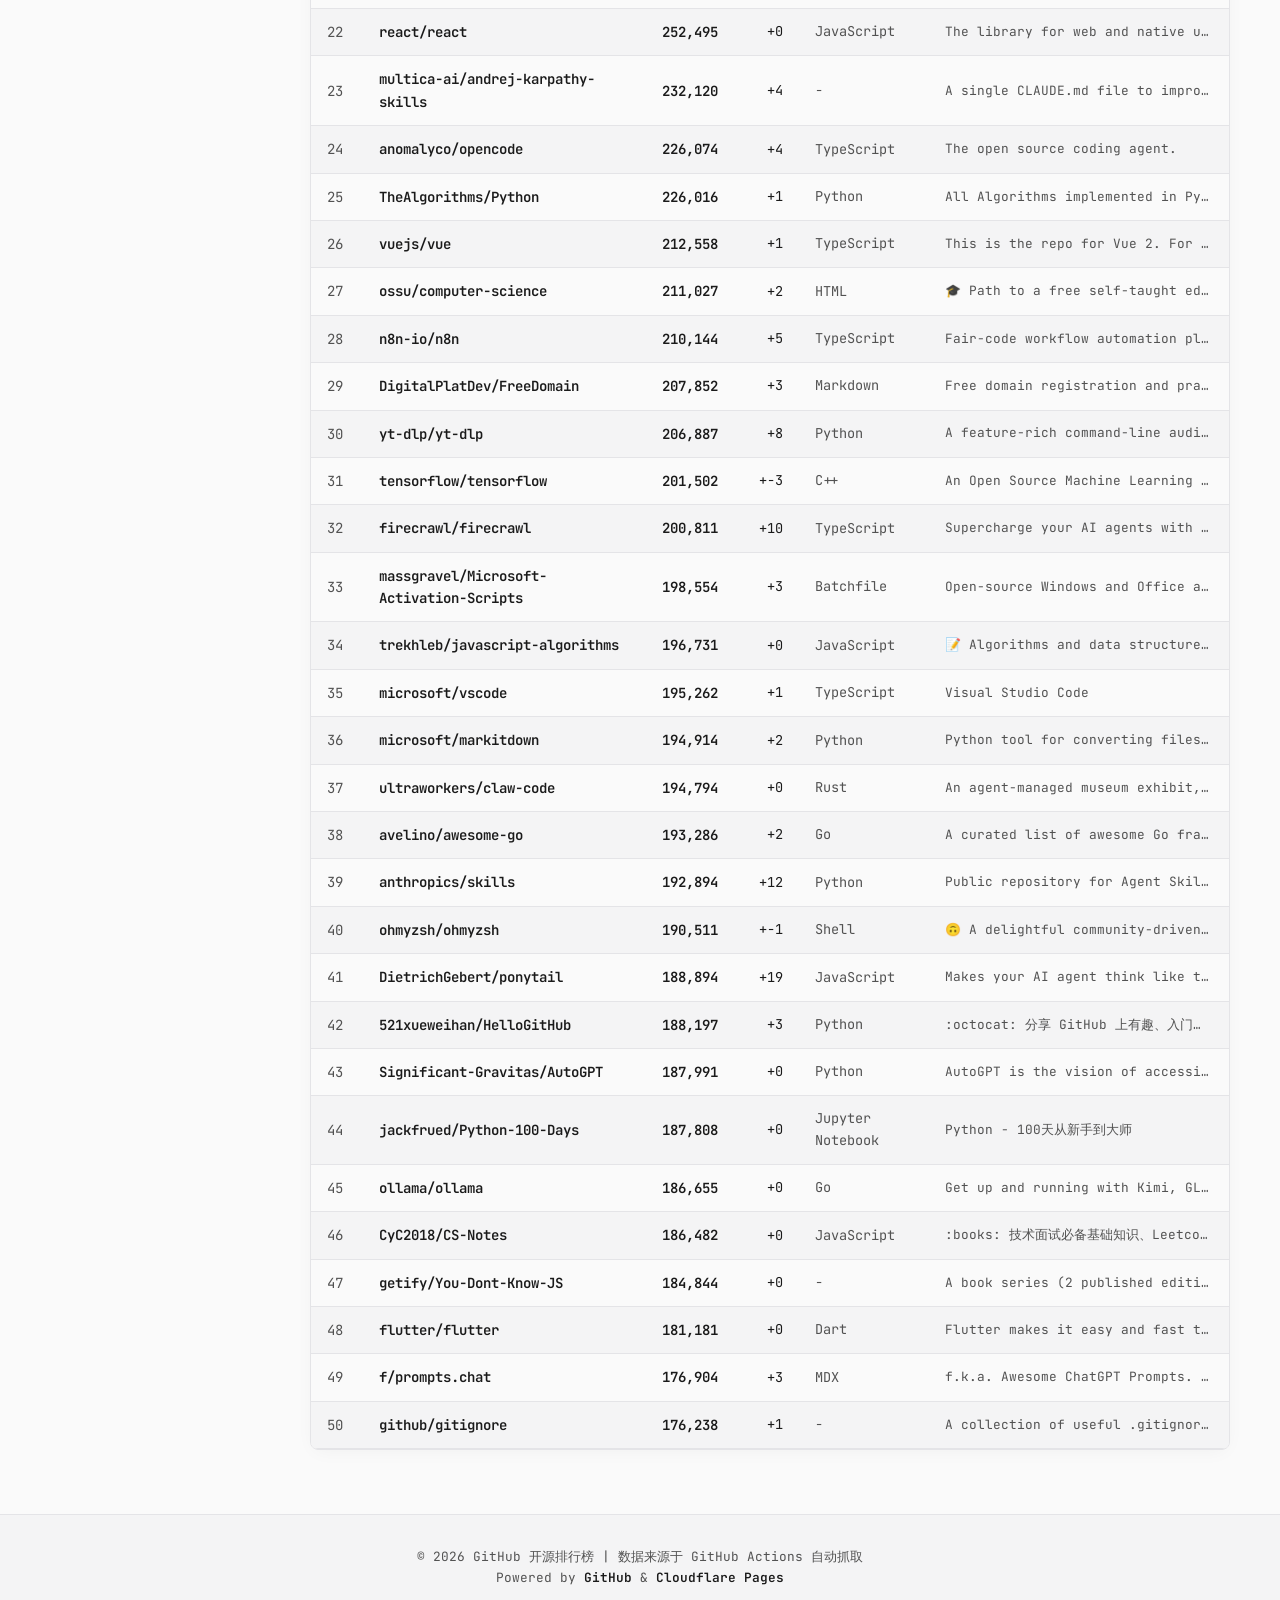
==== commit aa08931d: "Enhance SEO and add i18n attributes in index.html Updated HTML structure for SEO and internationaliz" ====
--- a/index.html
+++ b/index.html
@@ -4,14 +4,6 @@
   <meta charset="utf-8">
   <meta name="viewport" content="width=device-width, initial-scale=1">
   <title>GitHub 开源排行榜</title>
-  
-  <!-- 👇 SEO 与分享卡片优化 (发微信/推特自动出图) -->
-  <meta name="description" content="自动追踪 GitHub 全站及各语言、框架的 Star 排行榜，实时计算涨星趋势。">
-  <meta property="og:title" content="GitHub 开源排行榜">
-  <meta property="og:description" content="每日自动同步，追踪最火的开源项目。">
-  <meta property="og:type" content="website">
-  <meta property="og:image" content="assets/logo.png">
-
   <link href="https://fonts.googleapis.com/css2?family=JetBrains+Mono:wght@400;600;700&display=swap" rel="stylesheet">
   <link rel="stylesheet" href="assets/style.css">
   <link rel="icon" href="assets/logo.png" type="image/png">
@@ -24,13 +16,14 @@
     <div id="app-sidebar"></div>
 
     <main class="main">
-      <h1 class="page-title">GitHub 开源排行榜</h1>
+      <!-- 👇 注意这里的 data-i18n -->
+      <h1 class="page-title" data-i18n="pageTitle">GitHub 开源排行榜</h1>
       <div class="page-meta" id="update-time">正在获取数据...</div>
 
-      <!-- 👇 新增：前端搜索框 -->
       <div class="search-box">
         <svg xmlns="http://www.w3.org/2000/svg" width="18" height="18" viewBox="0 0 24 24" fill="none" stroke="currentColor" stroke-width="2" stroke-linecap="round" stroke-linejoin="round"><circle cx="11" cy="11" r="8"/><path d="m21 21-4.3-4.3"/></svg>
-        <input type="text" id="search-input" placeholder="搜索项目名、语言或简介...">
+        <!-- 👇 注意这里的 data-i18n-placeholder -->
+        <input type="text" id="search-input" placeholder="搜索项目名、语言或简介..." data-i18n-placeholder="searchPlaceholder">
       </div>
 
       <div class="tabs" id="tabs"></div>
@@ -40,18 +33,14 @@
           <thead>
             <tr>
               <th class="col-rank">#</th>
-              <th>项目</th>
-              <!-- 👇 加了 sortable 类名，点击可排序 -->
+              <th data-i18n="thProject">项目</th>
               <th class="col-stars sortable" data-key="stars">Stars</th>
-              <th class="col-growth sortable" data-key="growth">涨星</th>
-              <th class="col-lang sortable" data-key="language">语言</th>
-              <th class="col-desc">简介</th>
+              <th class="col-growth sortable" data-key="growth" data-i18n="thGrowth">涨星</th>
+              <th class="col-lang sortable" data-key="language" data-i18n="thLang">语言</th>
+              <th class="col-desc" data-i18n="thDesc">简介</th>
             </tr>
           </thead>
           <tbody id="table-body">
-            <!-- 加载时显示骨架屏 -->
-            <tr class="skeleton-row"><td colspan="6"><div class="skeleton"></div></td></tr>
-            <tr class="skeleton-row"><td colspan="6"><div class="skeleton"></div></td></tr>
             <tr class="skeleton-row"><td colspan="6"><div class="skeleton"></div></td></tr>
           </tbody>
         </table>
--- a/assets/style.css
+++ b/assets/style.css
@@ -1,7 +1,6 @@
 :root {
   --font: 'JetBrains Mono', 'Fira Code', ui-monospace, monospace;
   
-  /* 浅色模式 */
   --accent: #1a1a1a;
   --text: #1a1a1a;
   --text-muted: #525252;
@@ -17,7 +16,6 @@
 }
 
 [data-theme="dark"] {
-  /* 深色模式 */
   --accent: #d4d4d4;
   --text: #e4e4e7;
   --text-muted: #a1a1aa;
@@ -38,6 +36,8 @@
 }
 
 * { box-sizing: border-box; margin: 0; padding: 0; }
+html { scroll-behavior: smooth; }
+
 body {
   font-family: var(--font);
   color: var(--text);
@@ -48,7 +48,7 @@
   min-height: 100vh;
 }
 
-/* 动画 */
+/* 水波纹过渡动画 */
 ::view-transition-old(root) { animation: none; z-index: -1; }
 ::view-transition-new(root) { animation: theme-reveal 0.5s ease-out; }
 @keyframes theme-reveal {
@@ -56,14 +56,9 @@
   to { clip-path: circle(150% at var(--toggle-x) var(--toggle-y)); }
 }
 
-/* 布局 */
-.layout { 
-  display: flex; 
-  flex: 1; /* 撑开中间区域，把 footer 挤到底部 */
-  width: 100%; 
-}
-
-/* 导航栏 */
+.layout { display: flex; flex: 1; width: 100%; }
+
+/* ====== 左侧导航 ====== */
 .nav {
   position: sticky; top: 0;
   width: var(--nav-w); height: 100vh;
@@ -74,10 +69,7 @@
   z-index: 900;
 }
 .nav-inner { padding: 0 1rem; }
-
-/* 清除所有默认圆点和边距 */
 .nav-list, .nav-list ul { list-style: none !important; padding: 0; margin: 0; }
-
 .nav-header {
   display: flex; align-items: center; gap: 0.6rem;
   padding: 0 1rem 1rem; margin-bottom: 0.5rem;
@@ -100,30 +92,32 @@
   border-left: 2px solid var(--accent);
 }
 
-/* 主内容区 */
+/* ====== 右侧主内容区 ====== */
 .main {
   flex: 1; min-width: 0;
   max-width: var(--content-max);
   margin: 0 auto; padding: 2rem 2.5rem;
 }
-
 .page-title { font-size: 2.2rem; font-weight: 800; margin-bottom: 0.5em; }
-.page-meta { color: var(--text-muted); font-size: 0.875rem; margin-bottom: 2rem; padding-bottom: 1rem; border-bottom: 1px solid var(--border); }
-
-/* 🎯 标签栏滑动（禁止换行） */
-.tabs { 
-  display: flex; 
-  flex-wrap: nowrap !important; /* 绝对不换行 */
-  gap: 8px; 
-  margin-bottom: 2rem; 
-  overflow-x: auto; 
-  padding-bottom: 5px;
-  scrollbar-width: none; 
-}
-.tabs::-webkit-scrollbar { display: none; } /* 隐藏滚动条 */
-
+.page-meta { color: var(--text-muted); font-size: 0.875rem; margin-bottom: 1.5rem; padding-bottom: 1rem; border-bottom: 1px solid var(--border); }
+
+/* 搜索框 */
+.search-box {
+  display: flex; align-items: center; gap: 8px;
+  background: var(--bg-alt); border: 1px solid var(--border);
+  padding: 0 12px; border-radius: 6px; margin-bottom: 1rem;
+  transition: border-color 0.2s;
+}
+.search-box:focus-within { border-color: var(--text-muted); }
+.search-box svg { color: var(--text-muted); flex-shrink: 0; }
+.search-box input {
+  flex: 1; background: transparent; border: none; padding: 10px 0;
+  color: var(--text); font-family: var(--font); font-size: 0.9rem; outline: none;
+}
+
+/* 标签栏 */
+.tabs { display: flex; flex-wrap: wrap; gap: 8px; margin-bottom: 1.5rem; }
 .tab-btn {
-  flex-shrink: 0; /* 防止被压缩 */
   background: var(--bg-alt); border: 1px solid var(--border); color: var(--text-muted);
   padding: 6px 14px; border-radius: 6px; cursor: pointer; font-family: var(--font); font-size: 0.85rem;
   transition: all 0.15s;
@@ -131,37 +125,32 @@
 .tab-btn:hover { color: var(--text); border-color: var(--text-muted); }
 .tab-btn.active { background: var(--accent); color: var(--bg); border-color: var(--accent); font-weight: 700; }
 
-/* 🎯 表格容器与滑动 */
+/* 表格 */
 .table-wrapper {
-  overflow-x: auto; 
-  margin: 0 0 2rem 0;
+  overflow-x: auto; margin: 0 0 2rem 0;
   border: 1px solid var(--border); border-radius: 8px;
+  box-shadow: 0 4px 20px -5px rgba(0, 0, 0, 0.05);
   scrollbar-width: thin;
 }
-table { 
-  width: 100%; 
-  min-width: 850px; /* 手机端强制撑开，可左右滑动 */
-  border-collapse: collapse; font-size: 0.875rem; text-align: left; 
-}
+table { width: 100%; min-width: 850px; border-collapse: collapse; font-size: 0.875rem; text-align: left; }
 th, td { padding: 0.75rem 1rem; border-bottom: 1px solid var(--border); }
 th { font-weight: 600; background: var(--bg-alt); color: var(--text-muted); text-transform: uppercase; font-size: 0.8rem; }
 
-/* 斑马纹 */
+th.sortable { cursor: pointer; user-select: none; position: relative; }
+th.sortable:hover { color: var(--text); }
+th.sortable::after { content: ' ↕'; opacity: 0.3; font-size: 1.1em; }
+th.sortable.asc::after { content: ' ↑'; opacity: 1; color: var(--text); }
+th.sortable.desc::after { content: ' ↓'; opacity: 1; color: var(--text); }
+
 tbody tr:nth-child(even) { background-color: var(--bg-alt); }
 tbody tr:hover { background-color: var(--border); }
 
-/* 🎯 链接无下划线，悬浮才出下划线 */
-table a, .footer a { 
-  color: var(--text) !important; 
-  font-weight: 600; 
-  text-decoration: none !important; 
-  border-bottom: 1px solid transparent; 
-}
-table a:hover, .footer a:hover { 
-  border-bottom-color: var(--text); 
-}
-
-.col-rank { color: var(--text-muted); width: 40px; }
+/* 链接无下划线 */
+table a, .footer a { color: var(--text) !important; font-weight: 600; text-decoration: none !important; border-bottom: 1px solid transparent; }
+table a:hover, .footer a:hover { border-bottom-color: var(--text); }
+
+.col-rank { color: var(--text-muted); width: 50px; }
+.col-rank.top-10 { font-weight: 700; color: var(--text); font-size: 1.05rem; }
 .col-stars { text-align: right; color: var(--text); font-weight: 600; }
 .col-growth { text-align: right; color: var(--text); font-size: 0.85rem; }
 .col-lang { color: var(--text-muted); font-size: 0.85rem; }
@@ -169,24 +158,46 @@
 
 .loading { text-align: center; padding: 50px; color: var(--text-muted); }
 
-/* 🎯 页脚（100% 宽度锁死在底部） */
+/* 骨架屏 */
+@keyframes shimmer {
+  0% { background-position: -1000px 0; }
+  100% { background-position: 1000px 0; }
+}
+.skeleton {
+  height: 20px; width: 100%; border-radius: 4px;
+  background: linear-gradient(90deg, var(--bg-alt) 25%, var(--border) 50%, var(--bg-alt) 75%);
+  background-size: 1000px 100%;
+  animation: shimmer 2s infinite linear;
+}
+
+/* 页脚 */
 .footer {
-  width: 100%;
-  text-align: center;
-  padding: 2rem 1rem;
-  border-top: 1px solid var(--border);
-  background: var(--bg-alt);
-  font-size: 0.8rem; 
-  color: var(--text-muted);
-}
-
-/* 按钮及手机端 */
+  width: 100%; text-align: center; padding: 2rem 1rem;
+  border-top: 1px solid var(--border); background: var(--bg-alt);
+  font-size: 0.8rem; color: var(--text-muted);
+}
+
+/* ====== 悬浮按钮 (重点修改区) ====== */
+/* 右上角按钮组容器 */
+.header-actions {
+  position: fixed; top: 0.75rem; right: 0.75rem; z-index: 1000;
+  display: flex; gap: 8px;
+}
+
+/* 按钮通用样式 */
+.action-btn {
+  display: flex; align-items: center; justify-content: center;
+  min-width: 36px; height: 36px; padding: 0 10px;
+  background: var(--bg-alt); border: 1px solid var(--border); border-radius: 8px;
+  cursor: pointer; color: var(--text-muted); font-family: var(--font); font-size: 0.85rem; font-weight: 600;
+  transition: all 0.2s; box-shadow: 0 4px 12px rgba(0,0,0,0.05);
+}
+.action-btn:hover { color: var(--text); background: var(--border); }
+
+/* 主题切换按钮特殊处理 */
 .theme-toggle {
-  position: fixed; top: 0.75rem; right: 0.75rem; z-index: 1000;
-  width: 36px; height: 36px;
-  display: flex; align-items: center; justify-content: center;
-  background: var(--bg-alt); border: 1px solid var(--border);
-  border-radius: 8px; cursor: pointer; color: var(--text-muted);
+  position: relative; /* 让内部 SVG 可以绝对定位 */
+  width: 36px; padding: 0;
 }
 .theme-toggle svg { position: absolute; transition: all 0.3s; }
 .theme-toggle .icon-sun { opacity: 1; transform: scale(1); }
@@ -194,9 +205,23 @@
 [data-theme="dark"] .theme-toggle .icon-sun { opacity: 0; transform: scale(0.5); }
 [data-theme="dark"] .theme-toggle .icon-moon { opacity: 1; transform: scale(1); }
 
+/* 返回顶部按钮 (保持在右下角) */
+.back-to-top {
+  position: fixed; bottom: 2rem; right: 1.5rem; z-index: 1000;
+  width: 40px; height: 40px;
+  display: flex; align-items: center; justify-content: center;
+  background: var(--bg-alt); border: 1px solid var(--border);
+  border-radius: 50%; cursor: pointer; color: var(--text-muted);
+  transition: all 0.3s ease; box-shadow: 0 4px 12px rgba(0,0,0,0.1);
+  opacity: 0; pointer-events: none; transform: translateY(10px); 
+}
+.back-to-top.show { opacity: 1; pointer-events: auto; transform: translateY(0); }
+.back-to-top:hover { color: var(--text); background: var(--border); }
+
 .nav-toggle { display: none; }
 .nav-backdrop { display: none; }
 
+/* ====== 手机端适配 ====== */
 @media (max-width: 768px) {
   .layout { flex-direction: column; }
   .nav {
@@ -206,66 +231,19 @@
     transition: transform 0.3s;
   }
   .nav.nav--open { transform: translateX(0); }
-  .nav-backdrop {
-    position: fixed; inset: 0; background: rgba(0,0,0,0.4);
-    z-index: 899; display: none;
-  }
+  .nav-backdrop { position: fixed; inset: 0; background: rgba(0,0,0,0.4); z-index: 899; display: none; }
   .nav-backdrop--visible { display: block; }
   
+  /* 左上角汉堡菜单按钮 */
   .nav-toggle {
     display: flex; position: fixed; top: 0.75rem; left: 0.75rem; z-index: 1000;
     width: 36px; height: 36px; align-items: center; justify-content: center;
     background: var(--bg-alt); border: 1px solid var(--border);
     border-radius: 8px; cursor: pointer; color: var(--text-muted);
+    box-shadow: 0 4px 12px rgba(0,0,0,0.05);
   }
   
   .main { padding: 4rem 1rem 1.5rem; width: 100%; }
   .page-title { font-size: 1.75rem; }
-}
-
-/* ====== 返回顶部按钮 ====== */
-.back-to-top {
-  position: fixed;
-  bottom: 2rem;
-  right: 1.5rem;
-  z-index: 1000;
-  width: 40px;
-  height: 40px;
-  display: flex;
-  align-items: center;
-  justify-content: center;
-  background: var(--bg-alt);
-  border: 1px solid var(--border);
-  border-radius: 50%; /* 圆形按钮 */
-  cursor: pointer;
-  color: var(--text-muted);
-  box-shadow: 0 4px 12px rgba(0, 0, 0, 0.1);
-  transition: all 0.3s ease;
-  /* 默认隐藏 */
-  opacity: 0;
-  pointer-events: none;
-  transform: translateY(10px);
-}
-
-/* 滚动后显示的类 */
-.back-to-top.show {
-  opacity: 1;
-  pointer-events: auto;
-  transform: translateY(0);
-}
-
-.back-to-top:hover {
-  color: var(--text);
-  background: var(--border);
-  transform: translateY(-3px);
-}
-
-/* 手机上稍微缩小一点 */
-@media (max-width: 768px) {
-  .back-to-top {
-    bottom: 1.5rem;
-    right: 1rem;
-    width: 36px;
-    height: 36px;
-  }
-}
+  .back-to-top { bottom: 1.5rem; right: 1rem; width: 36px; height: 36px; }
+       }
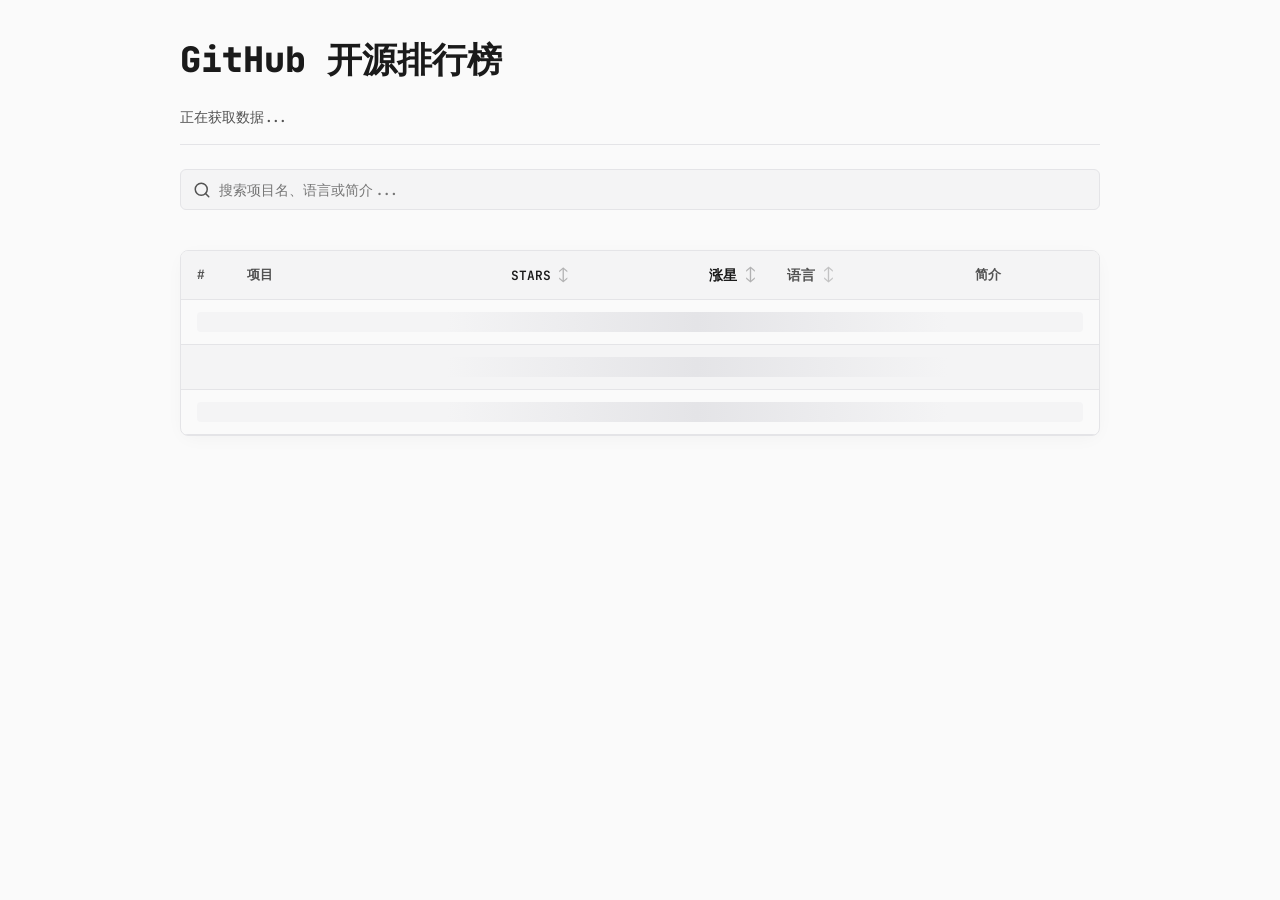
==== commit 76cd6642: "Update index.html" ====
--- a/index.html
+++ b/index.html
@@ -16,13 +16,12 @@
     <div id="app-sidebar"></div>
 
     <main class="main">
-      <!-- 👇 注意这里的 data-i18n -->
       <h1 class="page-title" data-i18n="pageTitle">GitHub 开源排行榜</h1>
-      <div class="page-meta" id="update-time">正在获取数据...</div>
+      <!-- 注意这里的 data-i18n="loading" -->
+      <div class="page-meta" id="update-time" data-i18n="loading">正在获取数据...</div>
 
       <div class="search-box">
         <svg xmlns="http://www.w3.org/2000/svg" width="18" height="18" viewBox="0 0 24 24" fill="none" stroke="currentColor" stroke-width="2" stroke-linecap="round" stroke-linejoin="round"><circle cx="11" cy="11" r="8"/><path d="m21 21-4.3-4.3"/></svg>
-        <!-- 👇 注意这里的 data-i18n-placeholder -->
         <input type="text" id="search-input" placeholder="搜索项目名、语言或简介..." data-i18n-placeholder="searchPlaceholder">
       </div>
 
@@ -42,6 +41,8 @@
           </thead>
           <tbody id="table-body">
             <tr class="skeleton-row"><td colspan="6"><div class="skeleton"></div></td></tr>
+            <tr class="skeleton-row"><td colspan="6"><div class="skeleton"></div></td></tr>
+            <tr class="skeleton-row"><td colspan="6"><div class="skeleton"></div></td></tr>
           </tbody>
         </table>
       </div>
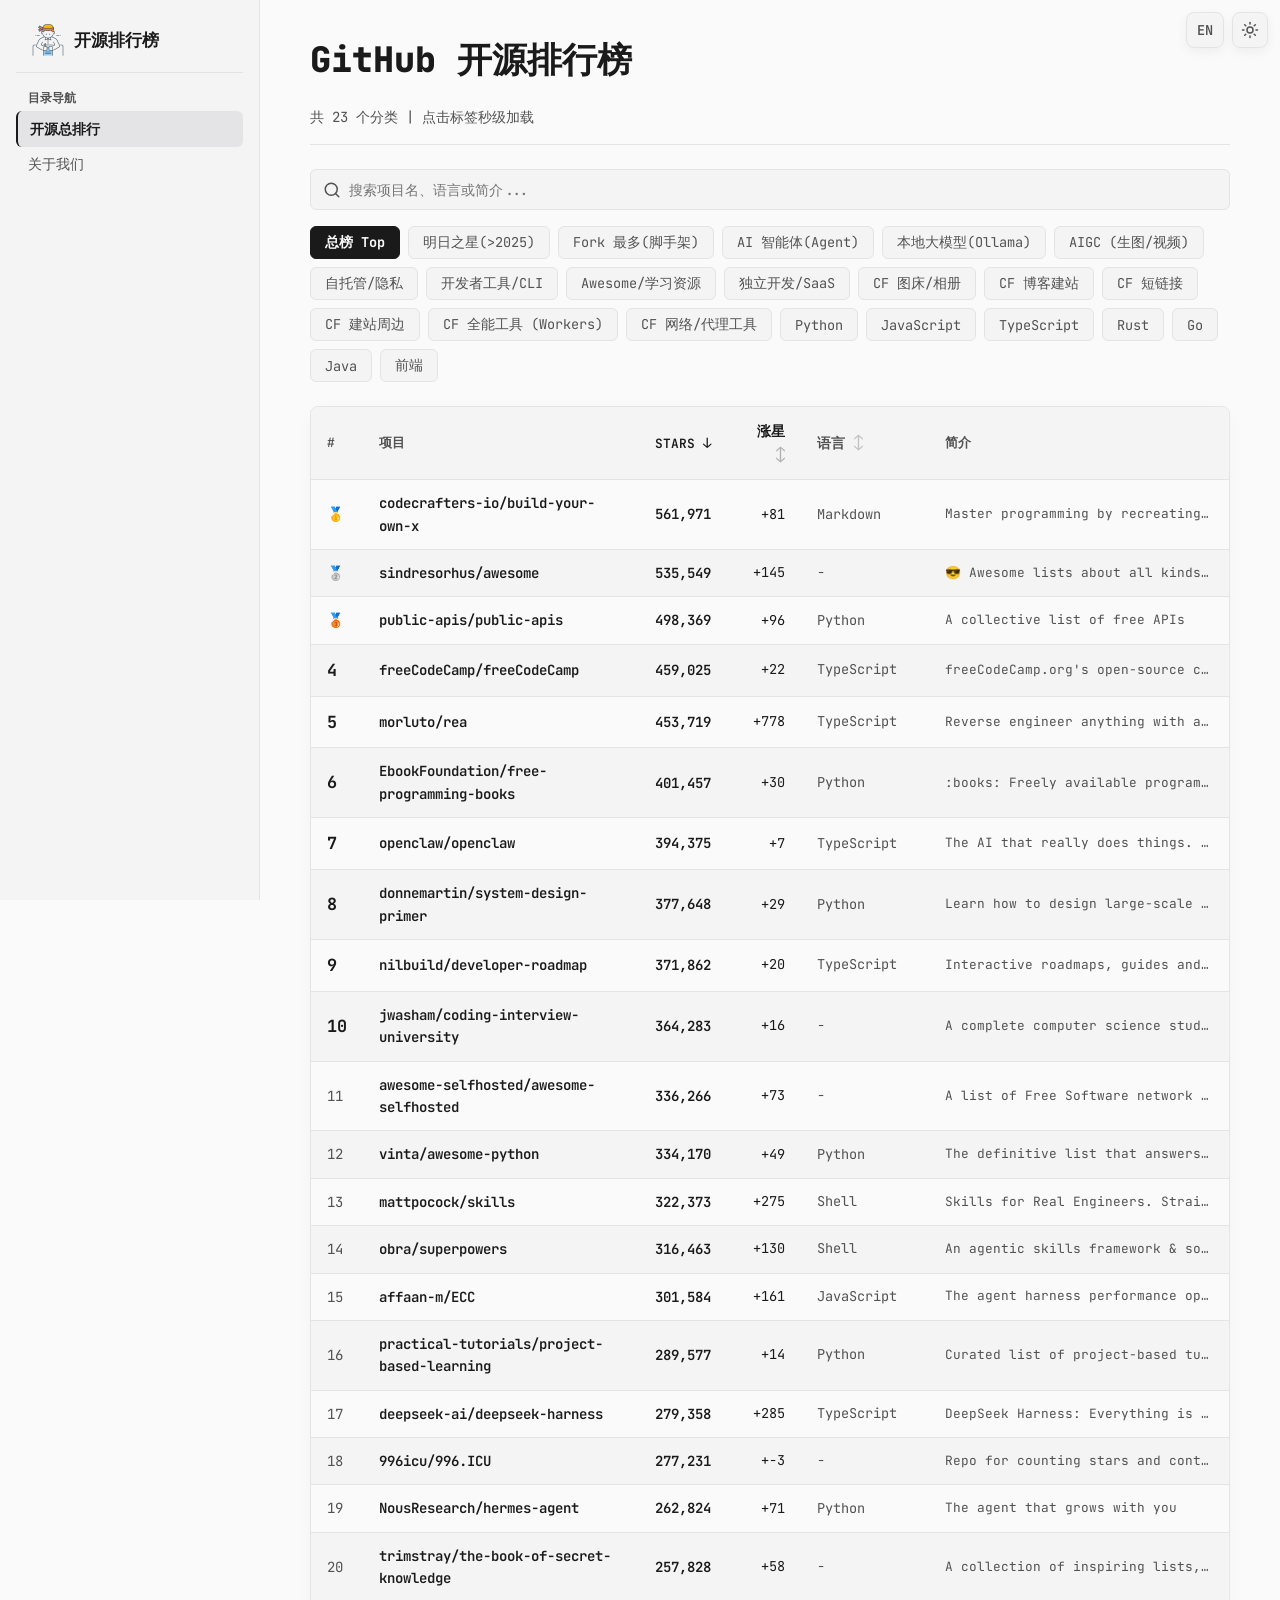
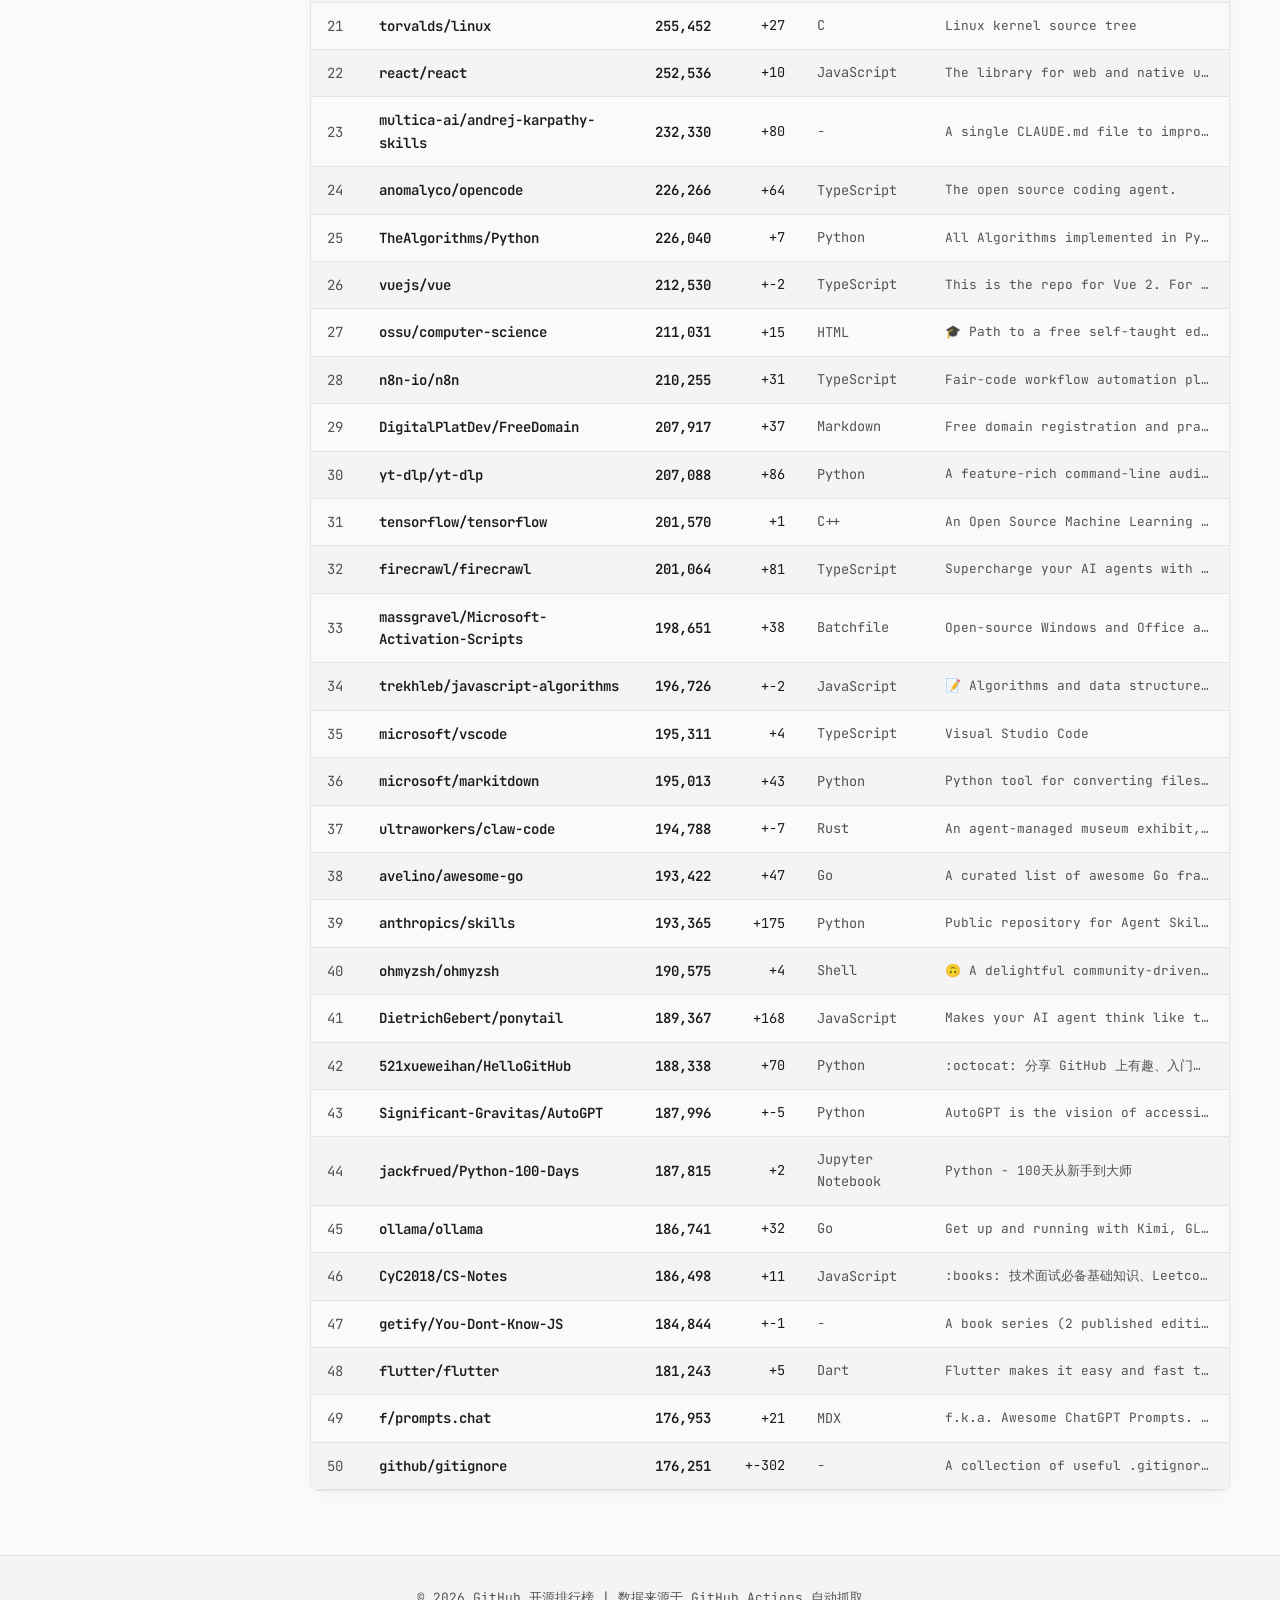
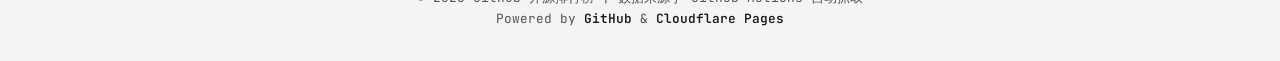
==== commit 703afbe5: "Update index.html" ====
--- a/index.html
+++ b/index.html
@@ -2,22 +2,46 @@
 <html lang="zh-CN">
 <head>
   <meta charset="utf-8">
-  <meta name="viewport" content="width=device-width, initial-scale=1">
-  <title>GitHub 开源排行榜</title>
+  <meta name="viewport" content="width=device-width, initial-scale=1.0, maximum-scale=1.0, user-scalable=no">
+  <meta name="google" content="notranslate">
+  
+  <!-- 🚫 屏蔽搜索引擎收录与网页快照 -->
+  <meta name="robots" content="noindex, nofollow, noarchive, nosnippet, noimageindex">
+  <meta name="googlebot" content="noindex, nofollow, noarchive">
+  <meta name="baiduspider" content="noindex, nofollow, noarchive">
+  <meta name="archive" content="no">
+
+  <!-- 🌟 网页标题与描述 -->
+  <title>GitHub Rank - 极客排行 | gb.ooo</title>
+  <meta name="description" content="Geek Base (gb.ooo) 极客基地旗下产品。GitHub Rank 追踪 GitHub 全网开源项目排行、涨星趋势。姊妹项目为 Geek Nav (nav.gb.ooo)。">
+
+  <!-- 网页图标 (直接使用你上传的 logo.png) -->
+  <link rel="icon" href="assets/logo.png" type="image/png">
+  <link rel="apple-touch-icon" href="assets/logo.png">
+
+  <!-- 微信/社交分享卡片 (路径会在 app.js 中被替换为绝对路径) -->
+  <meta property="og:type" content="website">
+  <meta property="og:title" content="GitHub Rank - 极客排行 | gb.ooo">
+  <meta property="og:description" content="Geek Base (gb.ooo) 极客基地旗下产品。追踪 GitHub 全网开源项目排行。">
+  <meta property="og:image" id="og-image" content="./assets/logo.png">
+  <meta name="twitter:card" content="summary_large_image">
+  <meta name="twitter:image" id="twitter-image" content="./assets/logo.png">
+
+  <!-- 字体与样式 -->
   <link href="https://fonts.googleapis.com/css2?family=JetBrains+Mono:wght@400;600;700&display=swap" rel="stylesheet">
   <link rel="stylesheet" href="assets/style.css">
-  <link rel="icon" href="assets/logo.png" type="image/png">
 </head>
 <body>
 
+  <!-- 顶部导航 (由 app.js 动态渲染) -->
   <div id="app-header"></div>
 
   <div class="layout">
+    <!-- 侧边栏 (由 app.js 动态渲染) -->
     <div id="app-sidebar"></div>
 
     <main class="main">
       <h1 class="page-title" data-i18n="pageTitle">GitHub 开源排行榜</h1>
-      <!-- 注意这里的 data-i18n="loading" -->
       <div class="page-meta" id="update-time" data-i18n="loading">正在获取数据...</div>
 
       <div class="search-box">
@@ -40,6 +64,7 @@
             </tr>
           </thead>
           <tbody id="table-body">
+            <!-- 骨架屏加载状态 -->
             <tr class="skeleton-row"><td colspan="6"><div class="skeleton"></div></td></tr>
             <tr class="skeleton-row"><td colspan="6"><div class="skeleton"></div></td></tr>
             <tr class="skeleton-row"><td colspan="6"><div class="skeleton"></div></td></tr>
@@ -49,8 +74,27 @@
     </main>
   </div>
 
+  <!-- 页脚 (由 app.js 动态渲染) -->
   <div id="app-footer"></div>
 
+  <!-- 引入你的核心逻辑 -->
   <script src="assets/app.js"></script>
+  
+  <!-- 🌟 动态路径补全脚本 (放在最后，确保前面的 DOM 已加载) -->
+  <script>
+    (function setDynamicOGImage() {
+        // 获取当前的完整 URL (比如 https://grank.gb.ooo/)
+        const currentUrl = window.location.origin + window.location.pathname;
+        
+        // 拼接出绝对路径
+        const absoluteImgUrl = currentUrl.endsWith('/') ? currentUrl + 'assets/logo.png' : currentUrl + '/assets/logo.png';
+        
+        // 替换 head 里的 meta 标签
+        const ogImage = document.getElementById('og-image');
+        const twImage = document.getElementById('twitter-image');
+        if(ogImage) ogImage.setAttribute('content', absoluteImgUrl);
+        if(twImage) twImage.setAttribute('content', absoluteImgUrl);
+    })();
+  </script>
 </body>
 </html>
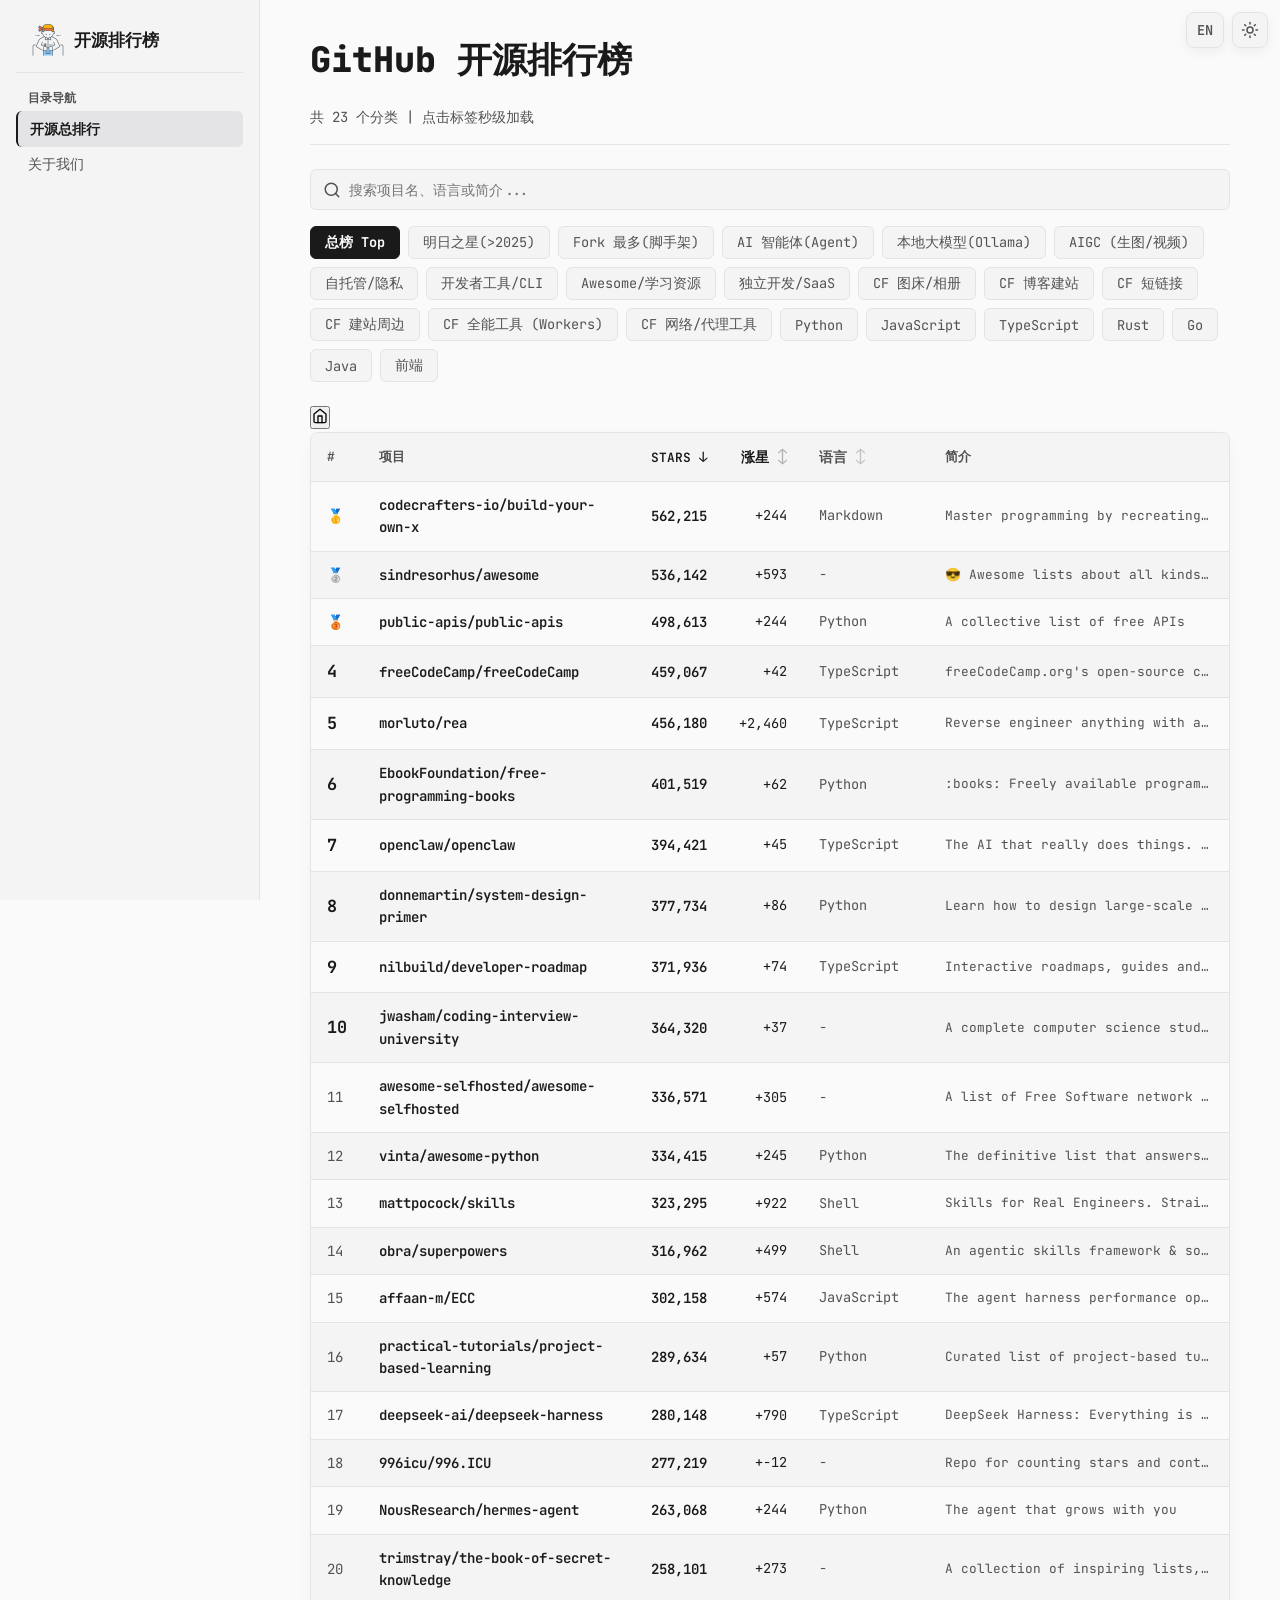
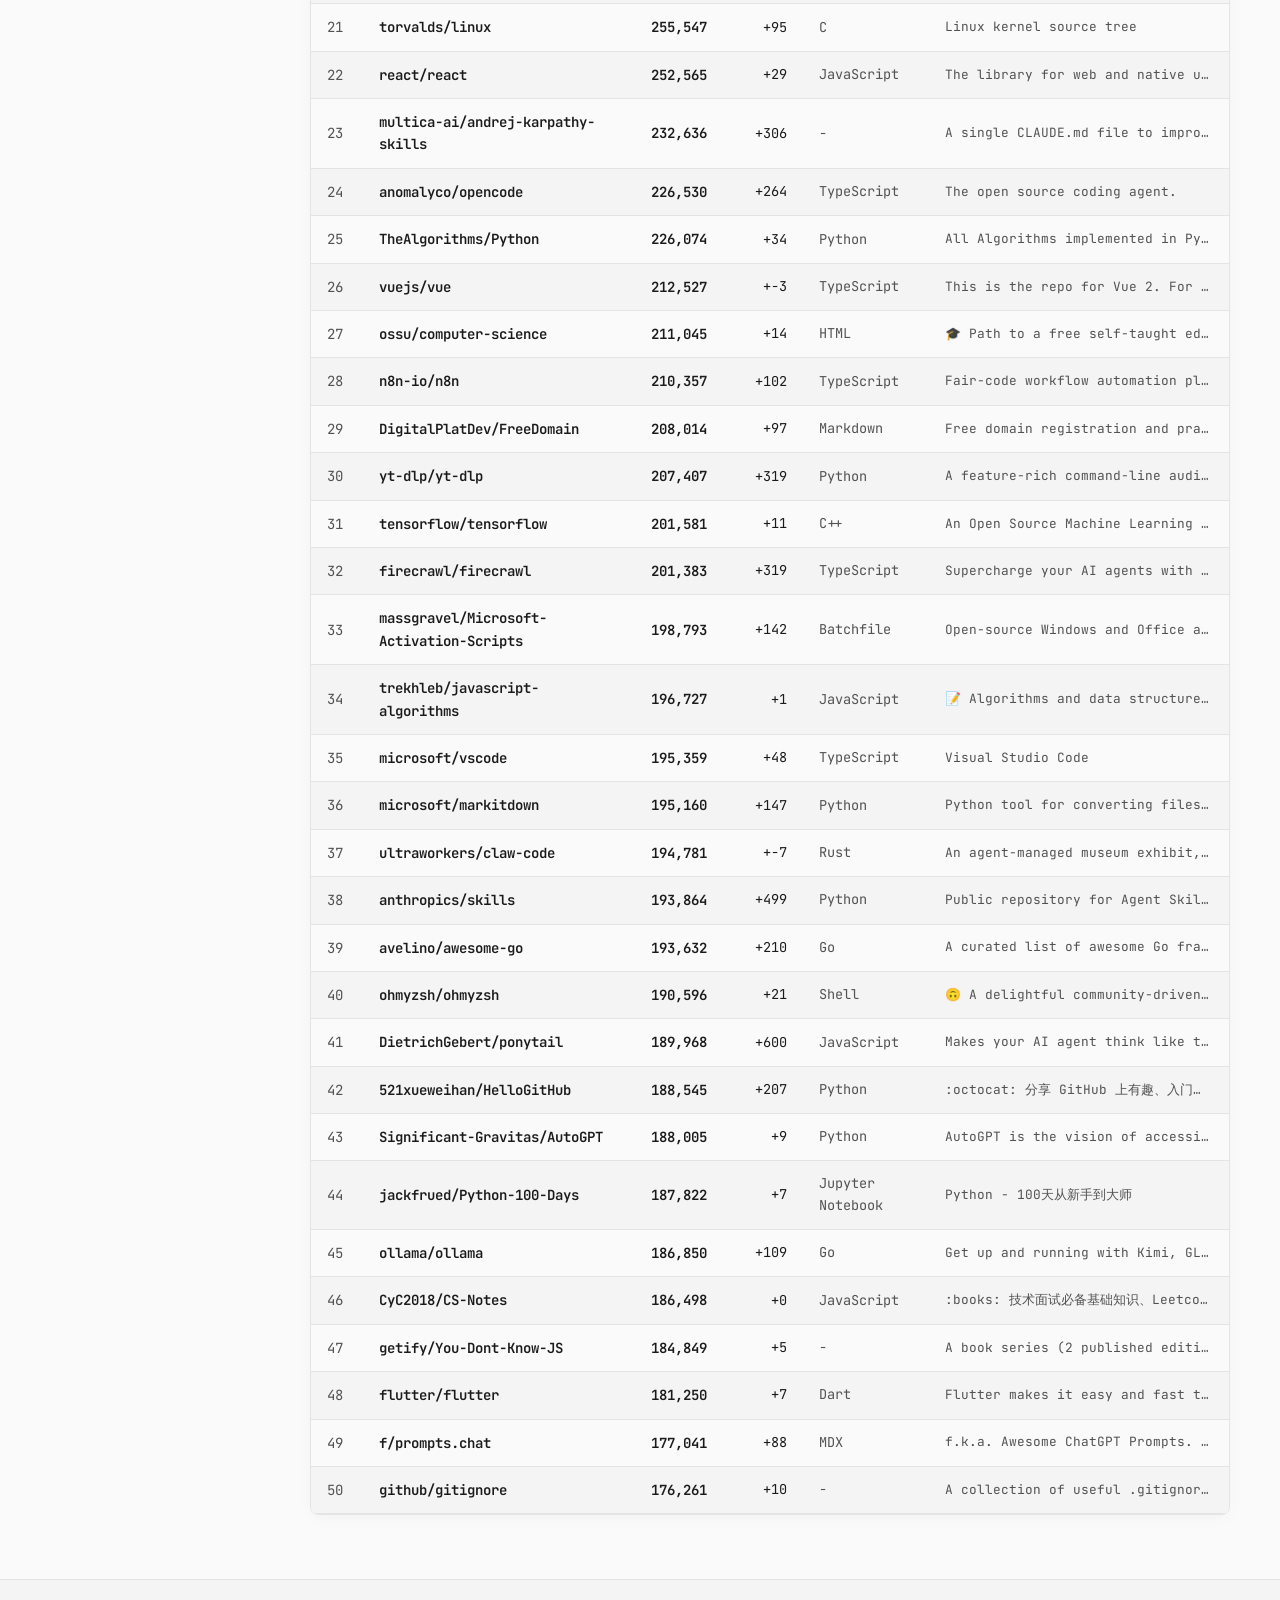
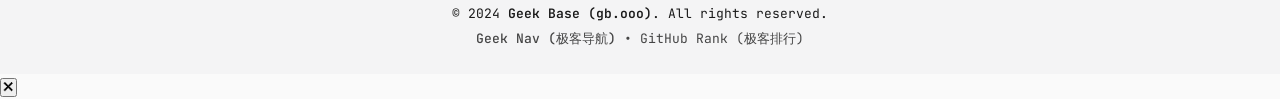
==== commit 0d84a25f: "Update index.html" ====
--- a/index.html
+++ b/index.html
@@ -2,42 +2,17 @@
 <html lang="zh-CN">
 <head>
   <meta charset="utf-8">
-  <meta name="viewport" content="width=device-width, initial-scale=1.0, maximum-scale=1.0, user-scalable=no">
-  <meta name="google" content="notranslate">
-  
-  <!-- 🚫 屏蔽搜索引擎收录与网页快照 -->
-  <meta name="robots" content="noindex, nofollow, noarchive, nosnippet, noimageindex">
-  <meta name="googlebot" content="noindex, nofollow, noarchive">
-  <meta name="baiduspider" content="noindex, nofollow, noarchive">
-  <meta name="archive" content="no">
-
-  <!-- 🌟 网页标题与描述 -->
-  <title>GitHub Rank - 极客排行 | gb.ooo</title>
-  <meta name="description" content="Geek Base (gb.ooo) 极客基地旗下产品。GitHub Rank 追踪 GitHub 全网开源项目排行、涨星趋势。姊妹项目为 Geek Nav (nav.gb.ooo)。">
-
-  <!-- 网页图标 (直接使用你上传的 logo.png) -->
-  <link rel="icon" href="assets/logo.png" type="image/png">
-  <link rel="apple-touch-icon" href="assets/logo.png">
-
-  <!-- 微信/社交分享卡片 (路径会在 app.js 中被替换为绝对路径) -->
-  <meta property="og:type" content="website">
-  <meta property="og:title" content="GitHub Rank - 极客排行 | gb.ooo">
-  <meta property="og:description" content="Geek Base (gb.ooo) 极客基地旗下产品。追踪 GitHub 全网开源项目排行。">
-  <meta property="og:image" id="og-image" content="./assets/logo.png">
-  <meta name="twitter:card" content="summary_large_image">
-  <meta name="twitter:image" id="twitter-image" content="./assets/logo.png">
-
-  <!-- 字体与样式 -->
+  <meta name="viewport" content="width=device-width, initial-scale=1">
+  <title>GitHub 开源排行榜</title>
   <link href="https://fonts.googleapis.com/css2?family=JetBrains+Mono:wght@400;600;700&display=swap" rel="stylesheet">
   <link rel="stylesheet" href="assets/style.css">
+  <link rel="icon" href="assets/logo.png" type="image/png">
 </head>
 <body>
 
-  <!-- 顶部导航 (由 app.js 动态渲染) -->
   <div id="app-header"></div>
 
   <div class="layout">
-    <!-- 侧边栏 (由 app.js 动态渲染) -->
     <div id="app-sidebar"></div>
 
     <main class="main">
@@ -49,7 +24,14 @@
         <input type="text" id="search-input" placeholder="搜索项目名、语言或简介..." data-i18n-placeholder="searchPlaceholder">
       </div>
 
-      <div class="tabs" id="tabs"></div>
+      <!-- 👇 标签区改造：增加了全部分类按钮 -->
+      <div class="tabs-wrapper">
+        <div class="tabs" id="tabs"></div>
+        <button class="all-cats-btn" id="open-drawer-btn">
+          <svg xmlns="http://www.w3.org/2000/svg" width="16" height="16" viewBox="0 0 24 24" fill="none" stroke="currentColor" stroke-width="2" stroke-linecap="round" stroke-linejoin="round"><path d="m3 9 9-7 9 7v11a2 2 0 0 1-2 2H5a2 2 0 0 1-2-2z"/><polyline points="9 22 9 12 15 12 15 22"/></svg>
+          <span data-i18n="allCats">全部分类</span>
+        </button>
+      </div>
 
       <div class="table-wrapper">
         <table>
@@ -64,9 +46,6 @@
             </tr>
           </thead>
           <tbody id="table-body">
-            <!-- 骨架屏加载状态 -->
-            <tr class="skeleton-row"><td colspan="6"><div class="skeleton"></div></td></tr>
-            <tr class="skeleton-row"><td colspan="6"><div class="skeleton"></div></td></tr>
             <tr class="skeleton-row"><td colspan="6"><div class="skeleton"></div></td></tr>
           </tbody>
         </table>
@@ -74,27 +53,20 @@
     </main>
   </div>
 
-  <!-- 页脚 (由 app.js 动态渲染) -->
   <div id="app-footer"></div>
 
-  <!-- 引入你的核心逻辑 -->
+  <!-- 👇 新增：底部分类抽屉 & 遮罩层 -->
+  <div class="drawer-overlay" id="drawer-overlay"></div>
+  <div class="drawer" id="category-drawer">
+    <div class="drawer-header">
+      <h3 data-i18n="allCatsTitle">全部分类</h3>
+      <button class="drawer-close" id="close-drawer-btn">✕</button>
+    </div>
+    <div class="drawer-content" id="drawer-content">
+      <!-- JS 动态渲染折叠菜单 -->
+    </div>
+  </div>
+
   <script src="assets/app.js"></script>
-  
-  <!-- 🌟 动态路径补全脚本 (放在最后，确保前面的 DOM 已加载) -->
-  <script>
-    (function setDynamicOGImage() {
-        // 获取当前的完整 URL (比如 https://grank.gb.ooo/)
-        const currentUrl = window.location.origin + window.location.pathname;
-        
-        // 拼接出绝对路径
-        const absoluteImgUrl = currentUrl.endsWith('/') ? currentUrl + 'assets/logo.png' : currentUrl + '/assets/logo.png';
-        
-        // 替换 head 里的 meta 标签
-        const ogImage = document.getElementById('og-image');
-        const twImage = document.getElementById('twitter-image');
-        if(ogImage) ogImage.setAttribute('content', absoluteImgUrl);
-        if(twImage) twImage.setAttribute('content', absoluteImgUrl);
-    })();
-  </script>
 </body>
 </html>
